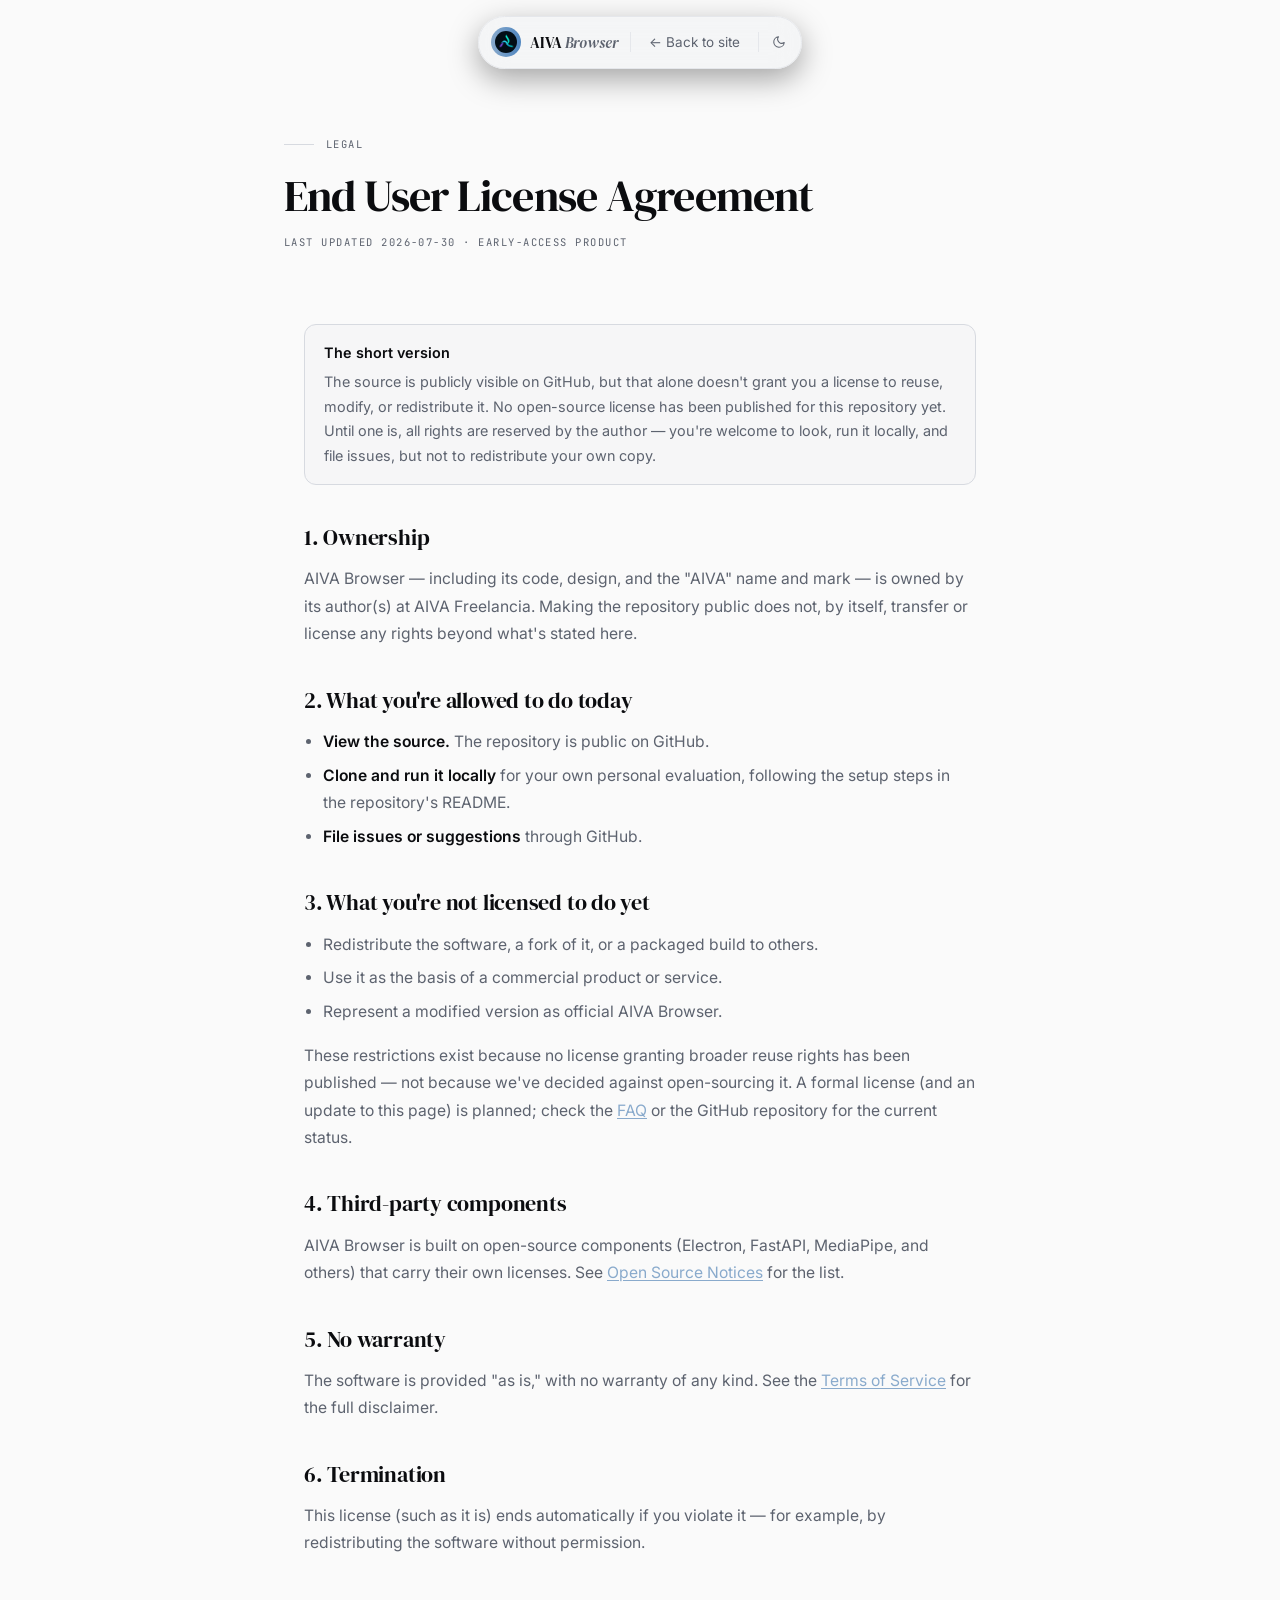
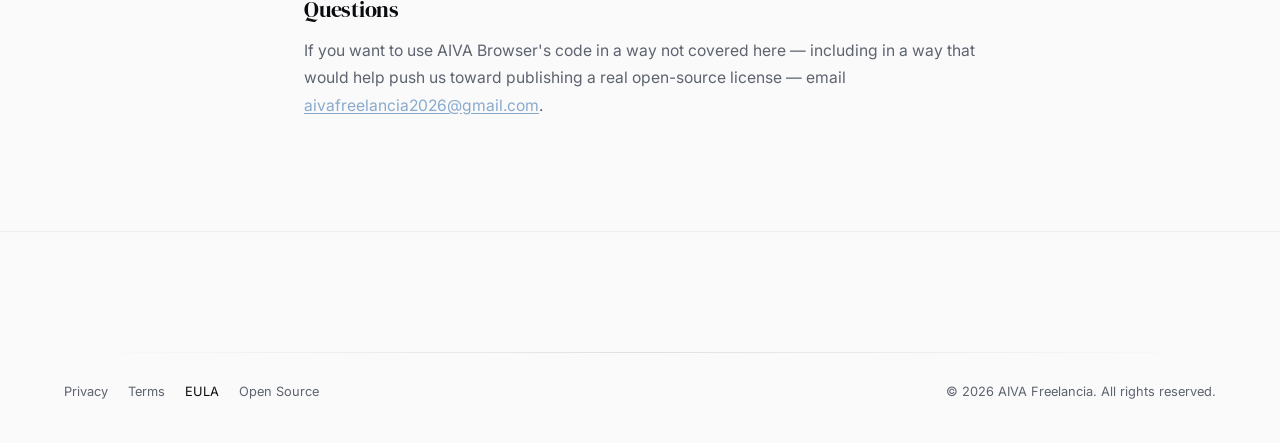
==== eula.html @ d5292ae7 "Make the landing page truthful and functional Rewrites every product claim to a verified three-tier " ====
<!DOCTYPE html>
<html lang="en" data-theme="dark">
<head>
<meta charset="UTF-8" />
<meta name="viewport" content="width=device-width, initial-scale=1.0" />
<title>EULA — AIVA Browser</title>
<meta name="description" content="End-user license terms for AIVA Browser, including the current status of the source code's license." />
<link rel="canonical" href="https://REPLACE_WITH_PRODUCTION_DOMAIN/eula.html" />
<link rel="icon" href="assets/favicon-64.png" />
<meta name="theme-color" content="#0a0a0a" media="(prefers-color-scheme: dark)" />
<meta name="theme-color" content="#fafafa" media="(prefers-color-scheme: light)" />
<meta name="theme-color" content="#0a0a0a" id="themeColorMeta" />
<script>
  (function () {
    var saved = localStorage.getItem('aiva-theme');
    var theme = saved || (window.matchMedia && window.matchMedia('(prefers-color-scheme: light)').matches ? 'light' : 'dark');
    document.documentElement.setAttribute('data-theme', theme);
  })();
</script>
<link rel="preconnect" href="https://fonts.googleapis.com">
<link rel="preconnect" href="https://fonts.gstatic.com" crossorigin>
<link rel="preload" as="style" href="https://fonts.googleapis.com/css2?family=DM+Serif+Display:ital@0;1&family=Inter:wght@300;400;500;600;700;800&family=JetBrains+Mono:wght@300;400;500;600&display=swap" />
<link href="https://fonts.googleapis.com/css2?family=DM+Serif+Display:ital@0;1&family=Inter:wght@300;400;500;600;700;800&family=JetBrains+Mono:wght@300;400;500;600&display=swap" rel="stylesheet" media="print" onload="this.media='all'" />
<noscript><link href="https://fonts.googleapis.com/css2?family=DM+Serif+Display:ital@0;1&family=Inter:wght@300;400;500;600;700;800&family=JetBrains+Mono:wght@300;400;500;600&display=swap" rel="stylesheet" /></noscript>
<link rel="stylesheet" href="styles.css" />
</head>
<body>

<a href="#main" class="skip-link">Skip to content</a>

<header class="site-header">
  <nav class="nav-pill" aria-label="Primary">
    <a href="index.html" class="nav-brand" aria-label="AIVA Browser home">
      <span class="brand-mark"><img src="assets/aiva-logo-small.png" alt="" width="20" height="20" loading="lazy" /></span>
      <span class="brand-name">AIVA <em>Browser</em></span>
    </a>
    <span class="nav-sep" aria-hidden="true"></span>
    <a href="index.html" class="back-link">← Back to site</a>
    <span class="nav-sep" aria-hidden="true"></span>
    <button id="themeToggle" class="theme-toggle" aria-label="Switch to light theme">
      <svg class="icon-sun" width="15" height="15" viewBox="0 0 24 24" fill="none" stroke="currentColor" stroke-width="1.8" stroke-linecap="round" stroke-linejoin="round" aria-hidden="true"><circle cx="12" cy="12" r="4" /><line x1="12" y1="2" x2="12" y2="4" /><line x1="12" y1="20" x2="12" y2="22" /><line x1="4.22" y1="4.22" x2="5.64" y2="5.64" /><line x1="18.36" y1="18.36" x2="19.78" y2="19.78" /><line x1="2" y1="12" x2="4" y2="12" /><line x1="20" y1="12" x2="22" y2="12" /><line x1="4.22" y1="19.78" x2="5.64" y2="18.36" /><line x1="18.36" y1="5.64" x2="19.78" y2="4.22" /></svg>
      <svg class="icon-moon" width="14" height="14" viewBox="0 0 24 24" fill="none" stroke="currentColor" stroke-width="1.8" stroke-linecap="round" stroke-linejoin="round" aria-hidden="true"><path d="M21 12.79A9 9 0 1 1 11.21 3 7 7 0 0 0 21 12.79z" /></svg>
    </button>
  </nav>
</header>

<main id="main">
  <section class="policy-hero">
    <div class="section-inner section-inner-narrow">
      <div class="eyebrow"><span class="eyebrow-line"></span><span class="tag">Legal</span></div>
      <h1 class="section-title" style="font-size:clamp(2rem,4vw,2.75rem);">End User License Agreement</h1>
      <p class="tag policy-updated">Last updated 2026-07-30 · Early-access product</p>
    </div>
  </section>

  <article class="prose">
    <div class="callout">
      <strong>The short version</strong>
      The source is publicly visible on GitHub, but that alone doesn't grant you a license to reuse, modify, or redistribute it. No open-source license has been published for this repository yet. Until one is, all rights are reserved by the author — you're welcome to look, run it locally, and file issues, but not to redistribute your own copy.
    </div>

    <h2>1. Ownership</h2>
    <p>AIVA Browser — including its code, design, and the "AIVA" name and mark — is owned by its author(s) at AIVA Freelancia. Making the repository public does not, by itself, transfer or license any rights beyond what's stated here.</p>

    <h2>2. What you're allowed to do today</h2>
    <ul>
      <li><strong>View the source.</strong> The repository is public on GitHub.</li>
      <li><strong>Clone and run it locally</strong> for your own personal evaluation, following the setup steps in the repository's README.</li>
      <li><strong>File issues or suggestions</strong> through GitHub.</li>
    </ul>

    <h2>3. What you're not licensed to do yet</h2>
    <ul>
      <li>Redistribute the software, a fork of it, or a packaged build to others.</li>
      <li>Use it as the basis of a commercial product or service.</li>
      <li>Represent a modified version as official AIVA Browser.</li>
    </ul>
    <p>These restrictions exist because no license granting broader reuse rights has been published — not because we've decided against open-sourcing it. A formal license (and an update to this page) is planned; check the <a href="index.html#faq">FAQ</a> or the GitHub repository for the current status.</p>

    <h2>4. Third-party components</h2>
    <p>AIVA Browser is built on open-source components (Electron, FastAPI, MediaPipe, and others) that carry their own licenses. See <a href="open-source.html">Open Source Notices</a> for the list.</p>

    <h2>5. No warranty</h2>
    <p>The software is provided "as is," with no warranty of any kind. See the <a href="terms.html">Terms of Service</a> for the full disclaimer.</p>

    <h2>6. Termination</h2>
    <p>This license (such as it is) ends automatically if you violate it — for example, by redistributing the software without permission.</p>

    <h2>Questions</h2>
    <p>If you want to use AIVA Browser's code in a way not covered here — including in a way that would help push us toward publishing a real open-source license — email <a href="mailto:aivafreelancia2026@gmail.com">aivafreelancia2026@gmail.com</a>.</p>
  </article>
</main>

<footer class="site-footer">
  <div class="section-inner">
    <div class="divider-row"></div>
    <div class="footer-bottom">
      <div style="display:flex; gap:1.25rem; flex-wrap:wrap;">
        <a href="privacy.html">Privacy</a>
        <a href="terms.html">Terms</a>
        <a href="eula.html" style="color:hsl(var(--text));">EULA</a>
        <a href="open-source.html">Open Source</a>
      </div>
      <div>&copy; <span id="year"></span> AIVA Freelancia. All rights reserved.</div>
    </div>
  </div>
</footer>

<script src="script.js"></script>
</body>
</html>
---- styles.css ----
/*
 * AIVA Browser — landing page styles
 * Vanilla CSS, hand-written to match the AIVA Freelancia brand's design tokens
 * (DM Serif Display / Inter / JetBrains Mono, dusty-blue accent duo, glass +
 * grid-line + noise texture language). No framework, no build step.
 */

:root {
  --bg: 0 0% 4%;
  --surface: 0 0% 8%;
  --surface-2: 0 0% 11%;
  --text: 0 0% 96%;
  --muted: 0 0% 60%;
  --muted-2: 0 0% 42%;
  --stroke: 0 0% 14%;
  --stroke-2: 0 0% 22%;

  --accent-1: #89aacc;
  --accent-2: #4e85bf;
  --logo-teal: #35e6c8;
  --logo-purple: #7c5cff;

  --color-success: #10b981;
  --color-warning: #f59e0b;
  --color-error: #ef4444;

  --font-display: 'DM Serif Display', Georgia, serif;
  --font-sans: 'Inter', -apple-system, BlinkMacSystemFont, 'Segoe UI', Roboto, sans-serif;
  --font-mono: 'JetBrains Mono', 'Courier New', monospace;

  --cta-radius: 9999px;
  --space-section: clamp(4.5rem, 9vw, 8rem);
}

/* ── Light theme — same token set as the AIVA Freelancia site ────── */
html[data-theme="light"] {
  --bg: 0 0% 98%;
  --surface: 220 14% 96%;
  --surface-2: 220 14% 93%;
  --text: 220 14% 5%;
  /* Darkened a notch from the reference's 46%/62% (≈4.6:1) for a safer AA margin. */
  --muted: 220 9% 40%;
  --muted-2: 220 9% 55%;
  --stroke: 220 13% 91%;
  --stroke-2: 220 13% 86%;
}

html { transition: background-color 0.25s ease; }
body { transition: background-color 0.25s ease, color 0.25s ease; }

* { box-sizing: border-box; margin: 0; padding: 0; }

html {
  scroll-behavior: smooth;
  font-size: 16px;
  background: hsl(var(--bg));
}

body {
  min-height: 100vh;
  overflow-x: hidden;
  background: hsl(var(--bg));
  color: hsl(var(--text));
  font-family: var(--font-sans);
  font-size: 1.0625rem;
  line-height: 1.7;
  -webkit-font-smoothing: antialiased;
  -moz-osx-font-smoothing: grayscale;
}

h1, h2, h3, h4 {
  font-family: var(--font-display);
  font-weight: 400;
  line-height: 1.15;
  letter-spacing: -0.01em;
  color: hsl(var(--text));
}

p { color: hsl(var(--muted)); }

a { color: inherit; text-decoration: none; }

img { max-width: 100%; display: block; }

::selection { background: rgba(137, 170, 204, 0.28); color: #fff; }

::-webkit-scrollbar { width: 8px; height: 8px; }
::-webkit-scrollbar-track { background: hsl(var(--bg)); }
::-webkit-scrollbar-thumb { background: rgba(255,255,255,0.1); border-radius: 99px; }
::-webkit-scrollbar-thumb:hover { background: rgba(137, 170, 204, 0.5); }

.skip-link {
  position: absolute;
  top: -100px;
  left: 12px;
  z-index: 1000;
  background: var(--accent-1);
  color: #08121c;
  padding: 10px 16px;
  border-radius: 8px;
  font-weight: 600;
  transition: top 0.2s ease;
}
.skip-link:focus { top: 12px; }

a:focus-visible, button:focus-visible, [tabindex]:focus-visible {
  outline: 2px solid var(--accent-1);
  outline-offset: 3px;
  border-radius: 4px;
}

@media (prefers-reduced-motion: reduce) {
  *, *::before, *::after { animation-duration: 0.001ms !important; animation-iteration-count: 1 !important; transition-duration: 0.001ms !important; scroll-behavior: auto !important; }
}

/* ── Shared type / label utilities ─────────────────────────────── */

.tag {
  font-family: var(--font-mono);
  font-size: 10.5px;
  letter-spacing: 0.14em;
  text-transform: uppercase;
  color: hsl(var(--muted));
}

.accent-text {
  background: linear-gradient(90deg, var(--accent-1) 0%, var(--accent-2) 100%);
  -webkit-background-clip: text;
  background-clip: text;
  color: transparent;
  font-style: italic;
}

.eyebrow { display: flex; align-items: center; gap: 12px; margin-bottom: 1.1rem; }
.eyebrow-center { justify-content: center; }
.eyebrow-line { width: 30px; height: 1px; background: hsl(var(--stroke-2)); }

.section-title { font-size: clamp(2.1rem, 4.4vw, 3.4rem); letter-spacing: -0.02em; }
.section-title em { font-style: italic; }

.section-lede { color: hsl(var(--muted)); max-width: 30rem; font-size: 1.0625rem; }

.divider-row {
  height: 1px;
  background-image: linear-gradient(90deg, transparent, rgba(255,255,255,0.1), transparent);
}

/* ── Glass surfaces ─────────────────────────────────────────────── */

.glass-card {
  background: linear-gradient(180deg, rgba(255,255,255,0.035), rgba(255,255,255,0.012));
  border: 1px solid hsl(var(--stroke));
  border-radius: 20px;
  padding: 1.9rem;
  backdrop-filter: blur(8px);
  -webkit-backdrop-filter: blur(8px);
  transition: border-color 0.35s cubic-bezier(.16,1,.3,1), transform 0.35s cubic-bezier(.16,1,.3,1);
}
.glass-card:hover { border-color: hsl(var(--stroke-2)); transform: translateY(-3px); }
.glass-card h3 { font-size: 1.2rem; margin-bottom: 0.6rem; }
.glass-card p { font-size: 0.9375rem; line-height: 1.65; }

/* ── Buttons ────────────────────────────────────────────────────── */

.cta-primary, .cta-secondary {
  display: inline-flex;
  align-items: center;
  justify-content: center;
  gap: 0.5rem;
  min-height: 52px;
  padding: 0 1.75rem;
  border-radius: var(--cta-radius);
  font-family: var(--font-sans);
  font-size: 0.9375rem;
  letter-spacing: 0.01em;
  line-height: 1;
  white-space: nowrap;
  cursor: pointer;
  position: relative;
  user-select: none;
  transition: background 0.18s ease, color 0.18s ease, box-shadow 0.18s ease, transform 0.14s ease, border-color 0.18s ease;
}

.cta-primary {
  background: hsl(var(--text));
  color: hsl(var(--bg));
  font-weight: 600;
  border: 2px solid transparent;
  box-shadow: 0 2px 16px rgba(255,255,255,0.10), 0 1px 3px rgba(0,0,0,0.35);
}
.cta-primary:hover { background: hsl(var(--text) / 0.88); box-shadow: 0 6px 28px rgba(255,255,255,0.16), 0 2px 6px rgba(0,0,0,0.4); transform: translateY(-1px); }
.cta-primary:active { transform: scale(0.97) translateY(0); }

.cta-secondary {
  background: rgba(255,255,255,0.06);
  color: hsl(0 0% 92%);
  font-weight: 500;
  border: 1.5px solid rgba(255,255,255,0.22);
}
.cta-secondary:hover { background: rgba(255,255,255,0.1); border-color: rgba(255,255,255,0.38); transform: translateY(-1px); }
.cta-secondary:active { transform: scale(0.97) translateY(0); }
.cta-secondary[aria-disabled="true"] { opacity: 0.55; cursor: not-allowed; }

html[data-theme="light"] .cta-primary { box-shadow: 0 2px 14px rgba(0,0,0,0.10), 0 1px 3px rgba(0,0,0,0.06); }
html[data-theme="light"] .cta-primary:hover { box-shadow: 0 6px 24px rgba(0,0,0,0.14); }
html[data-theme="light"] .cta-secondary {
  background: rgba(0,0,0,0.03);
  color: hsl(220 14% 5%);
  border-color: rgba(0,0,0,0.14);
}
html[data-theme="light"] .cta-secondary:hover { background: rgba(0,0,0,0.055); border-color: rgba(0,0,0,0.24); }

.pulse-dot {
  width: 7px; height: 7px; border-radius: 50%;
  background: linear-gradient(90deg, var(--accent-1), var(--accent-2));
  animation: pulseDot 1.8s ease-in-out infinite;
}
@keyframes pulseDot { 0%, 100% { opacity: 1; transform: scale(1); } 50% { opacity: .4; transform: scale(.85); } }

.ring-grad { position: relative; }
.ring-grad::before {
  content: "";
  position: absolute;
  inset: -1.5px;
  border-radius: inherit;
  background: conic-gradient(from 0deg, var(--accent-1), var(--accent-2), var(--accent-1));
  z-index: -1;
  opacity: 0;
  transition: opacity 0.35s ease;
  will-change: transform, opacity;
}
.ring-grad:hover::before, .ring-grad:focus-visible::before { opacity: 1; animation: ringSpin 6s linear infinite; }
@keyframes ringSpin { to { transform: rotate(1turn); } }

/* ── Header / nav ──────────────────────────────────────────────── */

.site-header {
  position: fixed;
  top: 0; left: 0; right: 0;
  z-index: 100;
  display: flex;
  justify-content: center;
  padding: 16px 20px 0;
}

.nav-pill {
  display: inline-flex;
  align-items: center;
  gap: 2px;
  border-radius: 9999px;
  border: 1px solid hsl(var(--stroke));
  background: hsl(var(--surface) / 0.82);
  backdrop-filter: blur(14px);
  -webkit-backdrop-filter: blur(14px);
  padding: 6px 6px 6px 12px;
  box-shadow: 0 10px 30px rgba(0,0,0,0.35);
  max-width: calc(100vw - 24px);
}

.nav-brand { display: inline-flex; align-items: center; gap: 9px; padding-right: 8px; }
.brand-mark {
  display: grid; place-items: center;
  width: 30px; height: 30px;
  border-radius: 50%;
  background: linear-gradient(90deg, var(--accent-1), var(--accent-2));
  padding: 4px;
}
.brand-mark img { width: 100%; height: 100%; object-fit: contain; border-radius: 50%; }
.brand-name { font-family: var(--font-display); font-size: 15px; letter-spacing: -0.01em; white-space: nowrap; }
.brand-name em { font-style: italic; color: hsl(var(--muted)); }

.nav-sep { width: 1px; height: 20px; background: hsl(var(--stroke)); margin: 0 2px; }

.nav-links { display: flex; align-items: center; font-size: 13.5px; }
.nav-links a {
  color: hsl(var(--muted));
  padding: 8px 14px;
  border-radius: 9999px;
  white-space: nowrap;
  transition: background 0.15s, color 0.15s;
}
.nav-links a:hover { color: hsl(var(--text)); background: hsl(var(--stroke) / 0.6); }

.nav-cta {
  display: inline-flex; align-items: center; gap: 6px;
  border-radius: 9999px;
  padding: 9px 16px;
  font-size: 13.5px; font-weight: 600;
  background: hsl(var(--text));
  color: hsl(var(--bg));
  transition: background 0.18s, color 0.18s;
}
.nav-cta:hover { background: hsl(var(--bg)); color: hsl(var(--text)); box-shadow: inset 0 0 0 1px hsl(var(--stroke-2)); }

.nav-hamburger {
  display: none;
  width: 34px; height: 34px;
  align-items: center; justify-content: center;
  border-radius: 50%;
  background: transparent;
  border: none;
  color: hsl(var(--text));
  cursor: pointer;
}

/* ── Theme toggle ───────────────────────────────────────────────── */

.theme-toggle {
  display: inline-flex;
  align-items: center; justify-content: center;
  width: 32px; height: 32px;
  border-radius: 50%;
  background: transparent;
  border: none;
  color: hsl(var(--muted));
  cursor: pointer;
  transition: color 0.15s, background 0.15s;
}
.theme-toggle:hover { color: hsl(var(--text)); background: hsl(var(--stroke) / 0.6); }

.theme-toggle-mobile {
  margin-top: 4px;
  display: flex; align-items: center; gap: 0.6rem;
  padding: 0.75rem 0.9rem;
  border-radius: 12px;
  font-size: 0.9375rem;
  color: hsl(var(--muted));
  background: none;
  border: none;
  width: 100%;
  text-align: left;
  cursor: pointer;
}
.theme-toggle-mobile:hover { background: hsl(var(--stroke) / 0.6); color: hsl(var(--text)); }

/* icon-sun shows in dark mode (click to switch to light); icon-moon shows in light mode */
[data-theme="dark"] .icon-sun { display: inline-flex; }
[data-theme="dark"] .icon-moon { display: none; }
[data-theme="light"] .icon-sun { display: none; }
[data-theme="light"] .icon-moon { display: inline-flex; }

.theme-toggle-mobile .toggle-label { display: none; }
[data-theme="dark"] .theme-toggle-mobile .sun-label { display: inline; }
[data-theme="light"] .theme-toggle-mobile .moon-label { display: inline; }

.mobile-drawer {
  display: none;
  position: fixed;
  top: 74px; right: 16px; left: 16px;
  z-index: 99;
  flex-direction: column;
  gap: 2px;
  background: hsl(var(--surface) / 0.97);
  border: 1px solid hsl(var(--stroke));
  border-radius: 20px;
  padding: 10px;
  backdrop-filter: blur(16px);
  box-shadow: 0 20px 50px rgba(0,0,0,0.5);
}
.mobile-drawer.open { display: flex; }
.mobile-drawer a { padding: 12px 14px; border-radius: 12px; color: hsl(var(--muted)); font-size: 0.95rem; }
.mobile-drawer a:hover { background: hsl(var(--stroke) / 0.6); color: hsl(var(--text)); }
.mobile-cta {
  margin-top: 6px;
  display: flex; align-items: center; justify-content: center; gap: 8px;
  background: hsl(var(--text)) !important; color: hsl(var(--bg)) !important;
  font-weight: 600; border-radius: 9999px !important;
}

@media (max-width: 860px) {
  .nav-links { display: none; }
  .nav-hamburger { display: flex; }
}
@media (max-width: 480px) {
  .nav-cta span { display: none; }
}

/* ── Background texture helpers ────────────────────────────────── */

.noise { position: relative; }
.noise::after {
  content: "";
  position: absolute;
  inset: 0;
  pointer-events: none;
  opacity: 0.035;
  mix-blend-mode: overlay;
  background-image: url("data:image/svg+xml;utf8,<svg xmlns='http://www.w3.org/2000/svg' width='160' height='160'><filter id='n'><feTurbulence type='fractalNoise' baseFrequency='0.9' numOctaves='2' stitchTiles='stitch'/></filter><rect width='100%25' height='100%25' filter='url(%23n)'/></svg>");
}

.hero-grid-lines {
  position: absolute;
  inset: 0;
  background-image:
    linear-gradient(rgba(255,255,255,0.035) 1px, transparent 1px),
    linear-gradient(90deg, rgba(255,255,255,0.035) 1px, transparent 1px);
  background-size: 72px 72px;
  mask-image: radial-gradient(ellipse 75% 60% at 50% 20%, black 40%, transparent 85%);
  -webkit-mask-image: radial-gradient(ellipse 75% 60% at 50% 20%, black 40%, transparent 85%);
}
.hero-grid-lines.faint { opacity: 0.5; }

.hero-glow {
  position: absolute;
  inset: 0;
  background: radial-gradient(60% 50% at 50% 40%, rgba(78,133,191,0.22), transparent 60%);
  filter: blur(20px);
  pointer-events: none;
}

/* ── Hero ───────────────────────────────────────────────────────── */

.hero {
  position: relative;
  min-height: 100vh;
  display: flex;
  flex-direction: column;
  align-items: center;
  justify-content: center;
  overflow: hidden;
  padding: 7rem 1.5rem 4rem;
  text-align: center;
}

.hero-rings {
  position: absolute;
  top: 50%; left: 50%;
  transform: translate(-50%, -50%);
  width: min(1100px, 140vw);
  height: min(1100px, 140vw);
  pointer-events: none;
}
.hero-rings .ring { position: absolute; inset: 0; border-radius: 50%; border: 1px solid rgba(255,255,255,0.05); }
.hero-rings .ring-2 { inset: 12%; border-color: rgba(255,255,255,0.06); }
.hero-rings .ring-3 { inset: 24%; border-color: rgba(255,255,255,0.045); }
.ring-dot {
  position: absolute; top: 50%; left: 50%;
  width: 6px; height: 6px;
  transform: translate(-50%, -50%);
  border-radius: 50%;
  background: linear-gradient(90deg, var(--accent-1), var(--accent-2));
  box-shadow: 0 0 30px 6px rgba(137,170,204,0.5);
}

.floating-pill {
  position: absolute;
  display: inline-flex;
  align-items: center;
  gap: 8px;
  padding: 0.65rem 1.1rem;
  border-radius: 9999px;
  background: rgba(255,255,255,0.03);
  border: 1px solid rgba(255,255,255,0.08);
  backdrop-filter: blur(12px);
  -webkit-backdrop-filter: blur(12px);
  box-shadow: 0 10px 30px rgba(0,0,0,0.4), inset 0 1px 0 rgba(255,255,255,0.1);
  font-size: 0.8rem;
  color: hsl(var(--muted));
  animation: pillFloat 7s ease-in-out infinite;
}
.floating-pill svg { color: var(--accent-1); flex-shrink: 0; }
.floating-pill:nth-of-type(2) { animation-delay: 1.2s; animation-duration: 8s; }
.floating-pill:nth-of-type(3) { animation-delay: 2.1s; animation-duration: 6.5s; }
.floating-pill:nth-of-type(4) { animation-delay: 0.6s; animation-duration: 7.5s; }
@keyframes pillFloat { 0%, 100% { transform: translateY(0); } 50% { transform: translateY(-10px); } }

@media (max-width: 900px) { .floating-pill { display: none; } }

.hero-content { position: relative; z-index: 2; max-width: 900px; }

.hero-title {
  font-size: clamp(2.6rem, 7.2vw, 5.2rem);
  line-height: 0.98;
  letter-spacing: -0.02em;
  margin-bottom: 1.5rem;
}

.hero-sub {
  color: hsl(var(--muted));
  max-width: 34rem;
  margin: 0 auto 2.25rem;
  font-size: clamp(1rem, 2vw, 1.125rem);
  line-height: 1.65;
}

.hero-ctas { display: flex; flex-wrap: wrap; align-items: center; justify-content: center; gap: 0.85rem; margin-bottom: 2.25rem; }

.trust-row { display: flex; flex-wrap: wrap; align-items: center; justify-content: center; gap: 0.6rem 1.25rem; }
.trust-item { display: inline-flex; align-items: center; gap: 7px; font-size: 0.8rem; color: hsl(var(--muted)); }
.trust-sep { width: 3px; height: 3px; border-radius: 50%; background: hsl(var(--stroke-2)); }

.scroll-indicator {
  position: absolute;
  bottom: 2rem; left: 50%;
  transform: translateX(-50%);
  display: flex; flex-direction: column; align-items: center; gap: 10px;
  z-index: 2;
}
.scroll-track { width: 1px; height: 40px; background: hsl(var(--stroke-2)); position: relative; overflow: hidden; }
.scroll-fill {
  position: absolute; inset-inline: 0; height: 24px;
  background: linear-gradient(180deg, var(--accent-1), var(--accent-2));
  animation: scrollDown 1.6s ease-in-out infinite;
}
@keyframes scrollDown { 0% { transform: translateY(-100%); } 100% { transform: translateY(200%); } }

@media (max-width: 600px) {
  .hero { padding-top: 6.5rem; }
}

/* ── Hero status chip ───────────────────────────────────────────── */

.status-chip {
  display: inline-flex;
  align-items: center;
  gap: 8px;
  font-family: var(--font-mono);
  font-size: 11px;
  letter-spacing: 0.08em;
  text-transform: uppercase;
  color: hsl(var(--muted));
  border: 1px solid hsl(var(--stroke-2));
  background: hsl(var(--surface) / 0.6);
  border-radius: 9999px;
  padding: 6px 14px;
  margin-bottom: 1.5rem;
}
.status-chip-dot {
  width: 6px; height: 6px; border-radius: 50%;
  background: var(--accent-1);
  animation: pulseDot 1.8s ease-in-out infinite;
}

/* ── Signature product visual: browser + agent sidebar mockup ─────
   Everything shown as "live" here is genuinely shipped (read/navigate,
   the Stop control). The upcoming click/fill step and the approval
   step are visually distinct (dashed, muted) and carry explicit
   "In development" / "Planned" badges — never presented as working. */

.browser-mock {
  position: relative;
  z-index: 2;
  margin-top: 3rem;
  max-width: 780px;
  margin-inline: auto;
  border-radius: 18px;
  border: 1px solid hsl(var(--stroke));
  background: hsl(var(--surface) / 0.85);
  backdrop-filter: blur(10px);
  box-shadow: 0 30px 80px -20px rgba(0,0,0,0.55);
  overflow: hidden;
  text-align: left;
}

.bm-chrome {
  display: flex;
  align-items: center;
  gap: 0.9rem;
  padding: 0.65rem 0.9rem;
  border-bottom: 1px solid hsl(var(--stroke));
  background: hsl(var(--surface-2) / 0.6);
  flex-wrap: wrap;
}
.bm-dots { display: flex; gap: 6px; flex-shrink: 0; }
.bm-dots span { width: 9px; height: 9px; border-radius: 50%; background: hsl(var(--stroke-2)); }
.bm-tabs { display: flex; gap: 6px; flex-shrink: 0; }
.bm-tab {
  font-size: 0.72rem;
  color: hsl(var(--muted));
  background: hsl(var(--surface) / 0.6);
  border: 1px solid hsl(var(--stroke));
  border-radius: 8px;
  padding: 4px 10px;
  white-space: nowrap;
}
.bm-tab-active { color: hsl(var(--text)); border-color: hsl(var(--stroke-2)); }
.bm-address-bar {
  flex: 1;
  min-width: 160px;
  display: flex;
  align-items: center;
  gap: 6px;
  font-family: var(--font-mono);
  font-size: 0.72rem;
  color: hsl(var(--muted));
  background: hsl(var(--bg) / 0.5);
  border: 1px solid hsl(var(--stroke));
  border-radius: 8px;
  padding: 5px 10px;
}
.bm-address-bar svg { color: var(--color-success); flex-shrink: 0; }

.bm-body { display: grid; grid-template-columns: 1.5fr 1fr; }
@media (max-width: 640px) { .bm-body { grid-template-columns: 1fr; } }

.bm-page { padding: 1.5rem; border-right: 1px solid hsl(var(--stroke)); }
@media (max-width: 640px) { .bm-page { border-right: none; border-bottom: 1px solid hsl(var(--stroke)); } }
.bm-page-kicker { font-family: var(--font-mono); font-size: 9.5px; letter-spacing: 0.12em; color: var(--accent-1); margin-bottom: 0.5rem; }
.bm-page-title { font-family: var(--font-display); font-size: 1.4rem; color: hsl(var(--text)); margin-bottom: 0.9rem; }
.bm-page-line { height: 8px; border-radius: 4px; background: hsl(var(--stroke)); margin-bottom: 8px; width: 100%; }
.bm-page-line.short { width: 65%; }
.bm-page-image { height: 60px; border-radius: 8px; background: hsl(var(--stroke) / 0.7); margin: 10px 0 14px; }

.bm-sidebar { padding: 1.25rem; background: hsl(var(--surface) / 0.5); display: flex; flex-direction: column; gap: 1rem; }
.bm-sidebar-header { display: flex; align-items: center; justify-content: space-between; gap: 0.5rem; }
.bm-sidebar-brand { display: inline-flex; align-items: center; gap: 6px; font-size: 0.78rem; font-weight: 600; color: hsl(var(--text)); }
.bm-sidebar-brand img { border-radius: 50%; }
.bm-stop-btn {
  display: inline-flex; align-items: center; gap: 4px;
  font-family: var(--font-mono);
  font-size: 0.66rem;
  color: #fca5a5;
  border: 1px solid rgba(239,68,68,0.35);
  background: rgba(239,68,68,0.08);
  border-radius: 9999px;
  padding: 3px 9px;
}
.bm-status { display: flex; align-items: center; gap: 7px; font-size: 0.75rem; color: hsl(var(--muted)); }
.bm-status-dot { width: 6px; height: 6px; border-radius: 50%; background: var(--accent-1); animation: pulseDot 1.4s ease-in-out infinite; flex-shrink: 0; }

.bm-plan-label { font-family: var(--font-mono); font-size: 9.5px; letter-spacing: 0.12em; text-transform: uppercase; color: hsl(var(--muted-2)); margin-bottom: 0.5rem; }
.bm-plan-step {
  display: flex; align-items: center; flex-wrap: wrap; gap: 6px;
  font-size: 0.78rem;
  padding: 7px 9px;
  border-radius: 9px;
  margin-bottom: 6px;
}
.bm-plan-done { color: hsl(var(--text)); background: rgba(16,185,129,0.08); border: 1px solid rgba(16,185,129,0.2); }
.bm-plan-done .bm-plan-icon { color: var(--color-success); }
.bm-plan-upcoming { color: hsl(var(--muted)); border: 1px dashed hsl(var(--stroke-2)); }
.bm-plan-icon { font-size: 0.85rem; flex-shrink: 0; }

.bm-badge {
  font-family: var(--font-mono);
  font-size: 9px;
  letter-spacing: 0.06em;
  text-transform: uppercase;
  padding: 2px 7px;
  border-radius: 9999px;
  white-space: nowrap;
}
.bm-badge-dev { color: var(--accent-1); background: rgba(137,170,204,0.15); }
.bm-badge-planned { color: hsl(var(--muted)); background: hsl(var(--stroke) / 0.8); }

.bm-approval {
  border: 1px dashed hsl(var(--stroke-2));
  border-radius: 12px;
  padding: 0.85rem 0.9rem;
  opacity: 0.75;
}
.bm-approval p { font-size: 0.74rem; margin: 0.4rem 0 0.7rem; line-height: 1.5; }
.bm-approval-btns { display: flex; gap: 8px; }
.bm-approval-btns span {
  flex: 1;
  text-align: center;
  font-size: 0.7rem;
  padding: 5px 0;
  border-radius: 7px;
  border: 1px solid hsl(var(--stroke-2));
  color: hsl(var(--muted-2));
}

/* ── Section shells ─────────────────────────────────────────────── */

.section { position: relative; padding: var(--space-section) 0; }
.section-alt { background: hsl(var(--surface) / 0.35); border-top: 1px solid hsl(var(--stroke) / 0.6); border-bottom: 1px solid hsl(var(--stroke) / 0.6); overflow: hidden; }

.section-inner { max-width: 1200px; margin: 0 auto; padding: 0 1.5rem; position: relative; z-index: 1; }
.section-inner-narrow { max-width: 760px; }

.section-head {
  display: flex;
  justify-content: space-between;
  align-items: flex-end;
  gap: 2.5rem;
  flex-wrap: wrap;
  margin-bottom: 3.5rem;
}
.section-head-center { text-align: center; max-width: 640px; margin: 0 auto 3.5rem; }

/* ── Grids / cards ──────────────────────────────────────────────── */

.card-grid { display: grid; gap: 1.5rem; }
.card-grid-3 { grid-template-columns: repeat(3, 1fr); }

.card-icon {
  display: inline-flex; align-items: center; justify-content: center;
  width: 44px; height: 44px;
  border-radius: 12px;
  background: hsl(var(--stroke) / 0.6);
  color: var(--accent-1);
  margin-bottom: 1.1rem;
}

@media (max-width: 900px) { .card-grid-3 { grid-template-columns: 1fr; } }

/* ── How it works ───────────────────────────────────────────────── */

.steps {
  display: grid;
  grid-template-columns: repeat(4, 1fr);
  gap: 2rem;
  position: relative;
}
.steps::before {
  content: "";
  position: absolute;
  top: 22px; left: 12.5%; right: 12.5%;
  height: 1px;
  background: linear-gradient(90deg, var(--accent-1), var(--accent-2), var(--accent-1));
  opacity: 0.35;
}
.step { text-align: center; position: relative; }
.step-num {
  display: inline-flex; align-items: center; justify-content: center;
  width: 44px; height: 44px;
  border-radius: 50%;
  background: hsl(var(--surface));
  border: 1px solid hsl(var(--stroke-2));
  font-family: var(--font-mono);
  font-size: 0.8rem;
  color: var(--accent-1);
  position: relative;
  margin-bottom: 1.1rem;
}
.step h3 { font-size: 1.1rem; margin-bottom: 0.5rem; }
.step p { font-size: 0.9rem; }

@media (max-width: 900px) {
  .steps { grid-template-columns: 1fr; gap: 2.5rem; }
  .steps::before { display: none; }
}

/* ── Features bento ─────────────────────────────────────────────── */

.feature-bento {
  display: grid;
  grid-template-columns: repeat(3, 1fr);
  gap: 1.5rem;
}
.feature-wide { grid-column: span 2; }

.feature-badge {
  display: inline-block;
  font-family: var(--font-mono);
  font-size: 10px;
  letter-spacing: 0.08em;
  text-transform: uppercase;
  padding: 4px 10px;
  border-radius: 9999px;
  margin-bottom: 0.9rem;
}
.feature-badge-live { color: var(--color-success); background: rgba(16,185,129,0.1); }
.feature-badge-dev { color: var(--accent-1); background: rgba(137,170,204,0.14); }

.tool-chips { display: flex; flex-wrap: wrap; gap: 0.5rem; margin-top: 1.25rem; }
.tool-chip {
  font-family: var(--font-mono);
  font-size: 0.72rem;
  color: hsl(var(--muted));
  background: hsl(var(--stroke) / 0.7);
  padding: 5px 11px;
  border-radius: 9999px;
}
.tool-chip-live { color: var(--color-success); background: rgba(16,185,129,0.1); }
.tool-chip-dev { color: hsl(var(--muted-2)); background: hsl(var(--stroke) / 0.4); border: 1px dashed hsl(var(--stroke-2)); }

@media (max-width: 900px) {
  .feature-bento { grid-template-columns: 1fr; }
  .feature-wide { grid-column: span 1; }
}

/* ── Security ───────────────────────────────────────────────────── */

.security-grid {
  display: grid;
  grid-template-columns: 1.05fr 0.95fr;
  gap: 3.5rem;
  align-items: center;
}
@media (max-width: 900px) { .security-grid { grid-template-columns: 1fr; } }

.check-list { list-style: none; margin-top: 2rem; display: flex; flex-direction: column; gap: 1.3rem; }
.check-list li { display: flex; gap: 1rem; }
.check-icon {
  flex-shrink: 0;
  width: 30px; height: 30px;
  display: grid; place-items: center;
  border-radius: 50%;
  margin-top: 2px;
}
.check-icon-live { background: rgba(16,185,129,0.1); color: var(--color-success); }
.check-icon-soft { background: rgba(245,158,11,0.1); color: var(--color-warning); }
.check-icon-planned { background: hsl(var(--stroke) / 0.7); color: hsl(var(--muted)); }
.check-list h3 { font-family: var(--font-sans); font-weight: 600; font-size: 0.98rem; color: hsl(var(--text)); margin-bottom: 0.3rem; display: flex; align-items: center; gap: 8px; flex-wrap: wrap; }
.check-list p { font-size: 0.88rem; }

.badge-inline {
  font-family: var(--font-mono);
  font-size: 9px;
  letter-spacing: 0.06em;
  text-transform: uppercase;
  padding: 2px 8px;
  border-radius: 9999px;
  font-weight: 500;
}
.badge-inline-live { color: var(--color-success); background: rgba(16,185,129,0.1); }
.badge-inline-soft { color: var(--color-warning); background: rgba(245,158,11,0.1); }
.badge-inline-planned { color: hsl(var(--muted)); background: hsl(var(--stroke) / 0.8); }

.terminal-card { padding: 0; overflow: hidden; }
.terminal-bar { display: flex; align-items: center; gap: 7px; padding: 0.9rem 1.1rem; border-bottom: 1px solid hsl(var(--stroke)); }
.dot { width: 10px; height: 10px; border-radius: 50%; }
.dot-red { background: #ef4444; opacity: 0.7; }
.dot-yellow { background: #f59e0b; opacity: 0.7; }
.dot-green { background: #10b981; opacity: 0.7; }
.terminal-title { margin-left: 6px; }
.terminal-body { padding: 1.3rem 1.4rem 1.5rem; font-family: var(--font-mono); font-size: 0.82rem; line-height: 1.9; }
.terminal-body p { font-family: inherit; }
.t-muted { color: hsl(var(--muted-2)); }
.t-info { color: var(--accent-1); }
.t-default { color: hsl(var(--muted)); }
.t-warn { color: var(--color-warning); }
.t-accent { color: var(--accent-2); }

/* ── Download ───────────────────────────────────────────────────── */

.download-section { position: relative; overflow: hidden; }
.download-buttons { display: flex; flex-wrap: wrap; justify-content: center; gap: 0.9rem; margin-top: 2.5rem; }
.download-btn { flex-direction: column; align-items: flex-start; gap: 0; text-align: left; min-width: 190px; }
.download-btn span { display: flex; flex-direction: column; }
.download-btn small { font-size: 0.66rem; font-weight: 400; opacity: 0.75; }
.download-btn svg { margin-bottom: 2px; }
.download-btn:disabled {
  opacity: 0.5;
  cursor: not-allowed;
  pointer-events: none;
}

.version-tag { display: block; margin-top: 1.25rem; }

.demo-frame {
  position: relative;
  max-width: 640px;
  margin: 3.5rem auto 0;
  padding: 2rem;
  display: grid;
  place-items: center;
  overflow: hidden;
  background: hsl(var(--surface));
}
.demo-pending {
  display: flex;
  flex-direction: column;
  align-items: center;
  text-align: center;
  gap: 0.9rem;
  max-width: 420px;
  color: hsl(var(--muted));
}
.demo-pending svg { color: var(--accent-1); }
.demo-pending p { font-size: 0.88rem; line-height: 1.6; color: hsl(var(--muted)); }
.demo-pending strong { color: hsl(var(--text)); font-weight: 600; }

/* ── Status board (Available now / In development / Planned) ─────── */

.status-columns {
  display: grid;
  grid-template-columns: repeat(3, 1fr);
  gap: 1.5rem;
}
.status-col {
  border: 1px solid hsl(var(--stroke));
  border-radius: 16px;
  padding: 1.5rem;
  background: hsl(var(--surface) / 0.4);
}
.status-col-head {
  display: flex; align-items: center; gap: 8px;
  font-family: var(--font-mono);
  font-size: 11px;
  letter-spacing: 0.08em;
  text-transform: uppercase;
  margin-bottom: 1.1rem;
  padding-bottom: 1rem;
  border-bottom: 1px solid hsl(var(--stroke));
}
.status-col-dot { width: 8px; height: 8px; border-radius: 50%; flex-shrink: 0; }
.status-col-live { color: var(--color-success); }
.status-col-live .status-col-dot { background: var(--color-success); }
.status-col-dev { color: var(--accent-1); }
.status-col-dev .status-col-dot { background: var(--accent-1); animation: pulseDot 1.8s ease-in-out infinite; }
.status-col-planned { color: hsl(var(--muted)); }
.status-col-planned .status-col-dot { background: hsl(var(--stroke-2)); }
.status-col ul { list-style: none; display: flex; flex-direction: column; gap: 0.85rem; }
.status-col li { font-size: 0.9rem; color: hsl(var(--muted)); padding-left: 1.1rem; position: relative; line-height: 1.5; }
.status-col li::before { content: "—"; position: absolute; left: 0; color: hsl(var(--stroke-2)); }

@media (max-width: 900px) {
  .status-columns { grid-template-columns: 1fr; }
}

/* ── FAQ ────────────────────────────────────────────────────────── */

.faq-list { border-top: 1px solid hsl(var(--stroke)); }
.faq-item { border-bottom: 1px solid hsl(var(--stroke)); }
.faq-question {
  width: 100%;
  display: flex; align-items: center; justify-content: space-between; gap: 1rem;
  padding: 1.35rem 0.25rem;
  background: transparent; border: none;
  color: hsl(var(--text));
  font-family: var(--font-sans);
  font-size: 1rem; font-weight: 500;
  text-align: left;
  cursor: pointer;
}
.faq-question:hover { color: hsl(0 0% 100%); }
.faq-icon {
  flex-shrink: 0; width: 22px; height: 22px;
  display: grid; place-items: center;
  border-radius: 50%;
  border: 1px solid hsl(var(--stroke-2));
  color: hsl(var(--muted));
  transition: transform 0.3s ease, border-color 0.2s, color 0.2s;
}
.faq-item.open .faq-icon { transform: rotate(45deg); border-color: var(--accent-1); color: var(--accent-1); }
.faq-answer { overflow: hidden; max-height: 0; transition: max-height 0.35s cubic-bezier(.16,1,.3,1); }
.faq-item.open .faq-answer { max-height: 300px; }
.faq-answer-inner { padding: 0 0.25rem 1.35rem; font-size: 0.9375rem; line-height: 1.7; color: hsl(var(--muted)); }

/* ── CTA strip ──────────────────────────────────────────────────── */

.cta-strip { position: relative; padding: var(--space-section) 0; text-align: center; overflow: hidden; }

/* ── Footer ─────────────────────────────────────────────────────── */

.site-footer { padding: 4.5rem 0 2.5rem; border-top: 1px solid hsl(var(--stroke) / 0.6); }
.footer-grid { display: grid; grid-template-columns: 1.6fr repeat(4, 1fr); gap: 2.5rem; }
.footer-blurb { font-size: 0.875rem; margin-top: 1.3rem; max-width: 20rem; }
.social-row { display: flex; gap: 0.6rem; margin-top: 1.5rem; }
.social-btn {
  width: 34px; height: 34px;
  display: grid; place-items: center;
  border-radius: 50%;
  border: 1px solid hsl(var(--stroke));
  background: hsl(var(--surface));
  color: hsl(var(--muted));
  transition: color 0.2s, border-color 0.2s;
}
.social-btn:hover { color: hsl(var(--text)); border-color: hsl(var(--stroke-2)); }

.footer-col-title { margin-bottom: 1rem; }
.footer-col ul { list-style: none; display: flex; flex-direction: column; gap: 0.6rem; font-size: 0.9rem; }
.footer-col a { color: hsl(var(--muted)); transition: color 0.2s; }
.footer-col a:hover { color: hsl(var(--text)); }

.divider-row { margin: 3rem 0 1.75rem; }

.footer-bottom {
  display: flex; flex-wrap: wrap; align-items: center; justify-content: space-between;
  gap: 1rem;
  font-size: 0.8rem;
  color: hsl(var(--muted));
}
.status-row { display: flex; align-items: center; gap: 8px; }
.status-dot { width: 7px; height: 7px; border-radius: 50%; background: var(--color-success); box-shadow: 0 0 8px rgba(16,185,129,0.6); animation: pulseDot 2s ease-in-out infinite; }

@media (max-width: 860px) {
  .footer-grid { grid-template-columns: 1fr 1fr; }
  .footer-grid > .footer-brand { grid-column: span 2; }
}
@media (max-width: 520px) {
  .footer-grid { grid-template-columns: 1fr; }
  .footer-grid > .footer-brand { grid-column: span 1; }
}

/* ── Light theme — component adjustments ───────────────────────────
   Everything token-driven (hsl(var(--...))) already adapts on its own;
   these are the handful of spots hand-tuned with literal white-tinted
   rgba() values that need a literal black-tinted counterpart. ────── */

html[data-theme="light"] ::-webkit-scrollbar-thumb { background: rgba(0,0,0,0.14); }
html[data-theme="light"] ::-webkit-scrollbar-thumb:hover { background: rgba(78,133,191,0.4); }

html[data-theme="light"] .divider-row {
  background-image: linear-gradient(90deg, transparent, rgba(0,0,0,0.1), transparent);
}

html[data-theme="light"] .glass-card {
  background: linear-gradient(180deg, rgba(255,255,255,0.75), rgba(255,255,255,0.4));
  border-color: hsl(var(--stroke));
  box-shadow: 0 2px 10px rgba(0,0,0,0.03);
}

html[data-theme="light"] .hero-grid-lines {
  background-image:
    linear-gradient(rgba(0,0,0,0.045) 1px, transparent 1px),
    linear-gradient(90deg, rgba(0,0,0,0.045) 1px, transparent 1px);
}

html[data-theme="light"] .hero-rings .ring { border-color: rgba(0,0,0,0.06); }
html[data-theme="light"] .hero-rings .ring-2 { border-color: rgba(0,0,0,0.07); }
html[data-theme="light"] .hero-rings .ring-3 { border-color: rgba(0,0,0,0.055); }

html[data-theme="light"] .floating-pill {
  background: rgba(255,255,255,0.65);
  border-color: rgba(0,0,0,0.08);
  box-shadow: 0 10px 24px rgba(0,0,0,0.06), inset 0 1px 0 rgba(255,255,255,0.6);
}

html[data-theme="light"] .terminal-card { box-shadow: 0 2px 14px rgba(0,0,0,0.04); }
html[data-theme="light"] .demo-frame { box-shadow: 0 2px 14px rgba(0,0,0,0.04); }

html[data-theme="light"] .hero-glow {
  background: radial-gradient(60% 50% at 50% 40%, rgba(78,133,191,0.12), transparent 60%);
}

/* ── Legal / policy pages ───────────────────────────────────────── */

.back-link { display: inline-flex; align-items: center; gap: 6px; color: hsl(var(--muted)); padding: 8px 14px; border-radius: 9999px; font-size: 13.5px; }
.back-link:hover { color: hsl(var(--text)); background: hsl(var(--stroke) / 0.6); }

.policy-hero { padding: 8.5rem 0 2rem; }
.policy-updated { margin-top: 0.75rem; }

.prose { max-width: 720px; margin: 0 auto; padding: 1rem 1.5rem 6rem; }
.prose h2 { font-size: 1.4rem; margin: 2.5rem 0 0.9rem; }
.prose h2:first-child { margin-top: 0; }
.prose p { margin-bottom: 1rem; font-size: 0.98rem; line-height: 1.75; }
.prose ul, .prose ol { margin: 0 0 1rem 1.2rem; color: hsl(var(--muted)); font-size: 0.98rem; line-height: 1.75; }
.prose li { margin-bottom: 0.4rem; }
.prose strong { color: hsl(var(--text)); font-weight: 600; }
.prose a { color: var(--accent-1); text-decoration: underline; text-underline-offset: 2px; }
.prose table { width: 100%; border-collapse: collapse; margin: 1rem 0 1.5rem; font-size: 0.9rem; }
.prose th, .prose td { text-align: left; padding: 10px 12px; border-bottom: 1px solid hsl(var(--stroke)); color: hsl(var(--muted)); }
.prose th { color: hsl(var(--text)); font-weight: 600; }
.prose .callout {
  border: 1px solid hsl(var(--stroke-2));
  background: hsl(var(--surface) / 0.5);
  border-radius: 12px;
  padding: 1rem 1.2rem;
  margin: 1.5rem 0;
  font-size: 0.9rem;
  color: hsl(var(--muted));
}
.prose .callout strong { display: block; margin-bottom: 0.3rem; color: hsl(var(--text)); }

/* ── Scroll reveal ──────────────────────────────────────────────── */

.reveal {
  opacity: 0;
  transform: translateY(20px);
  transition: opacity 0.6s ease-out, transform 0.6s ease-out;
}
.reveal.visible { opacity: 1; transform: translateY(0); }
.reveal.d1 { transition-delay: 0.05s; }
.reveal.d2 { transition-delay: 0.15s; }
.reveal.d3 { transition-delay: 0.25s; }
.reveal.d4 { transition-delay: 0.35s; }
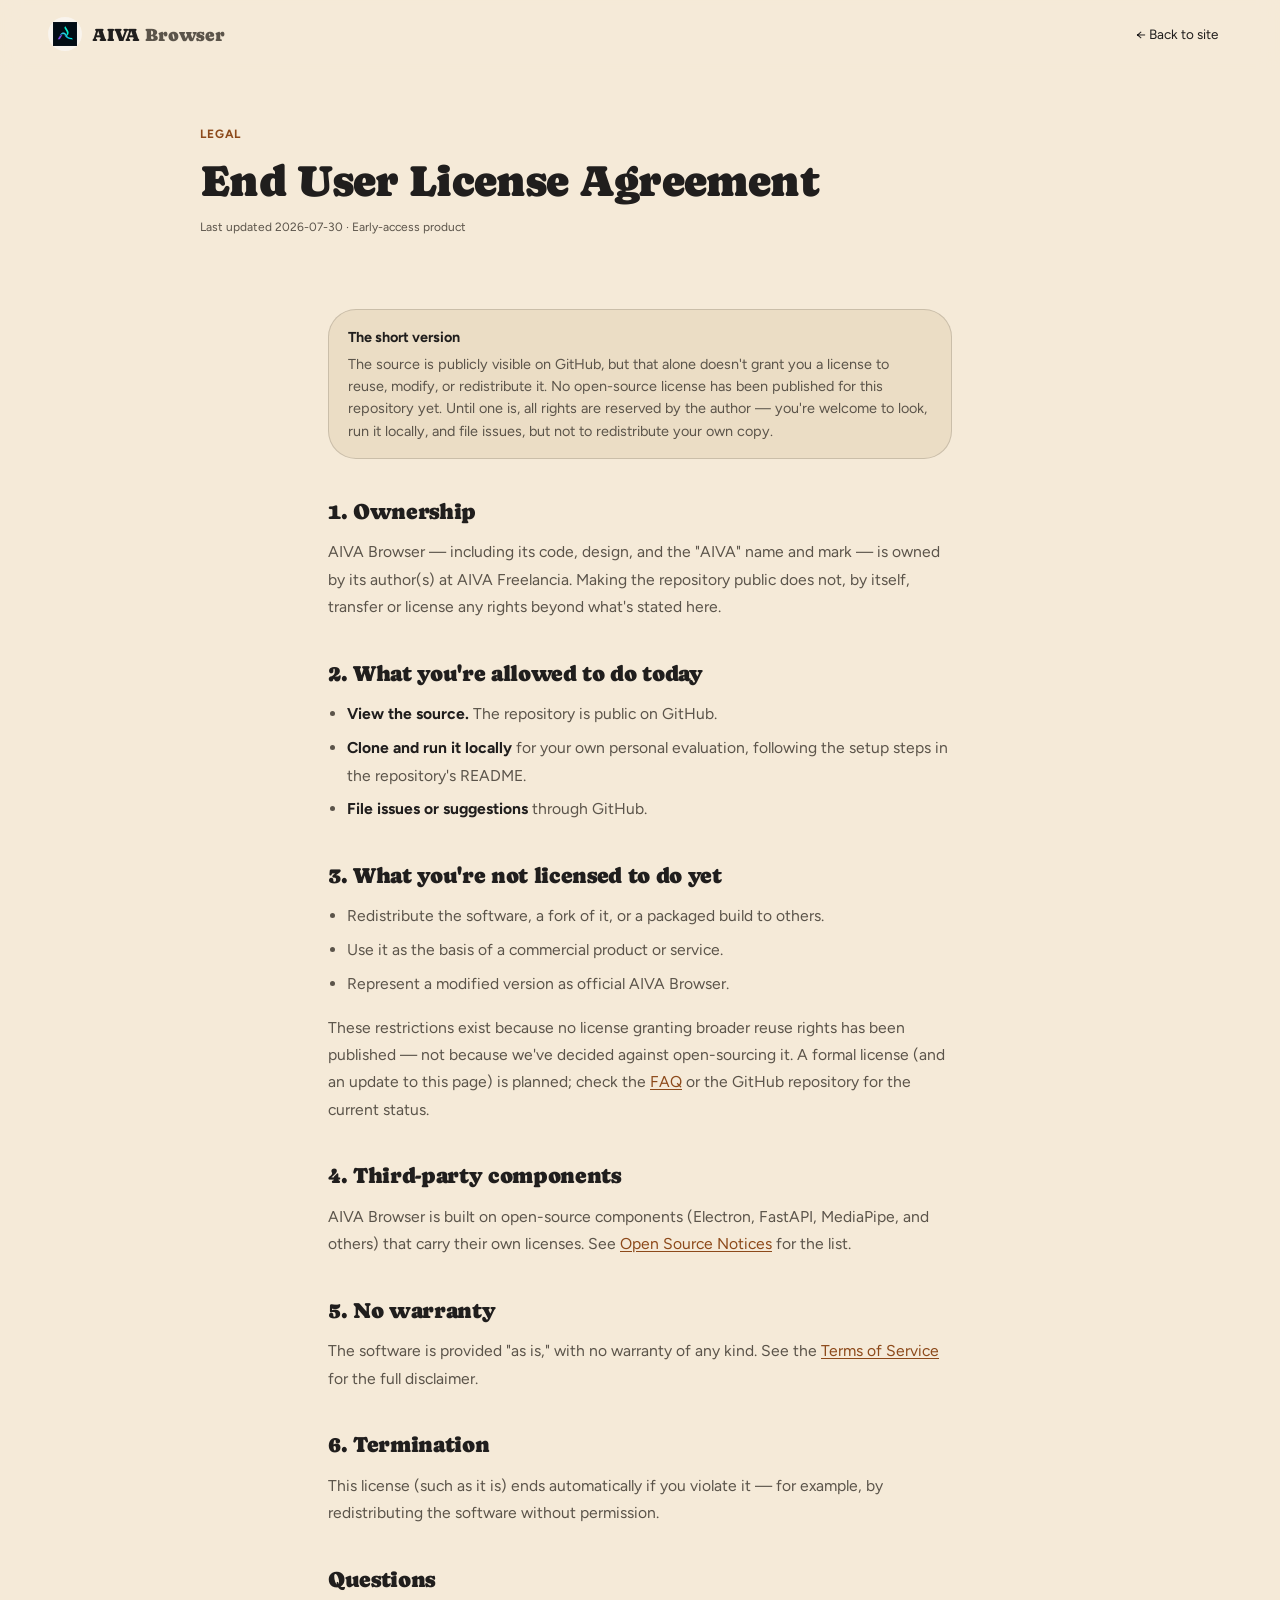
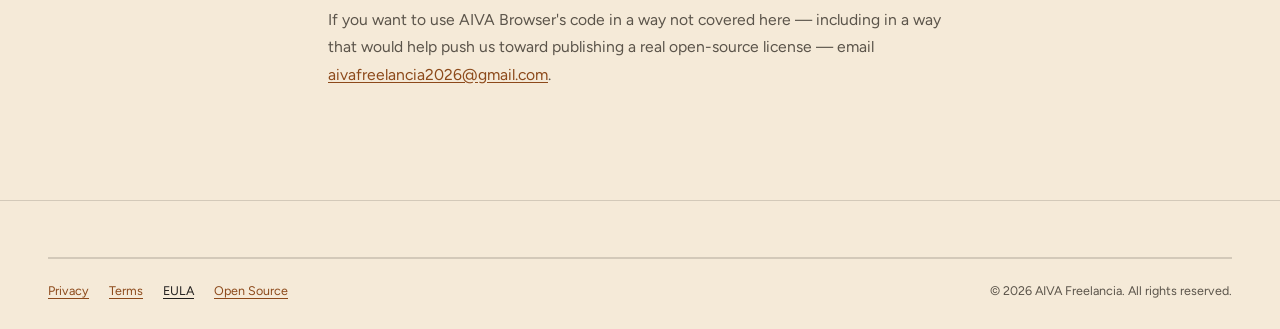
==== commit 014dde4c: "Full visual replacement: warm "Organic" design system Rebuilds the site in a new visual direction — " ====
--- a/eula.html
+++ b/eula.html
@@ -1,27 +1,18 @@
 <!DOCTYPE html>
-<html lang="en" data-theme="dark">
+<html lang="en">
 <head>
 <meta charset="UTF-8" />
 <meta name="viewport" content="width=device-width, initial-scale=1.0" />
 <title>EULA — AIVA Browser</title>
 <meta name="description" content="End-user license terms for AIVA Browser, including the current status of the source code's license." />
-<link rel="canonical" href="https://REPLACE_WITH_PRODUCTION_DOMAIN/eula.html" />
+<link rel="canonical" href="https://browser.aivafreelancia.in/eula.html" />
 <link rel="icon" href="assets/favicon-64.png" />
-<meta name="theme-color" content="#0a0a0a" media="(prefers-color-scheme: dark)" />
-<meta name="theme-color" content="#fafafa" media="(prefers-color-scheme: light)" />
-<meta name="theme-color" content="#0a0a0a" id="themeColorMeta" />
-<script>
-  (function () {
-    var saved = localStorage.getItem('aiva-theme');
-    var theme = saved || (window.matchMedia && window.matchMedia('(prefers-color-scheme: light)').matches ? 'light' : 'dark');
-    document.documentElement.setAttribute('data-theme', theme);
-  })();
-</script>
+<meta name="theme-color" content="#f5ead8" />
 <link rel="preconnect" href="https://fonts.googleapis.com">
 <link rel="preconnect" href="https://fonts.gstatic.com" crossorigin>
-<link rel="preload" as="style" href="https://fonts.googleapis.com/css2?family=DM+Serif+Display:ital@0;1&family=Inter:wght@300;400;500;600;700;800&family=JetBrains+Mono:wght@300;400;500;600&display=swap" />
-<link href="https://fonts.googleapis.com/css2?family=DM+Serif+Display:ital@0;1&family=Inter:wght@300;400;500;600;700;800&family=JetBrains+Mono:wght@300;400;500;600&display=swap" rel="stylesheet" media="print" onload="this.media='all'" />
-<noscript><link href="https://fonts.googleapis.com/css2?family=DM+Serif+Display:ital@0;1&family=Inter:wght@300;400;500;600;700;800&family=JetBrains+Mono:wght@300;400;500;600&display=swap" rel="stylesheet" /></noscript>
+<link rel="preload" as="style" href="https://fonts.googleapis.com/css2?family=Caprasimo&family=Figtree:wght@400;600;700&display=swap" />
+<link href="https://fonts.googleapis.com/css2?family=Caprasimo&family=Figtree:wght@400;600;700&display=swap" rel="stylesheet" media="print" onload="this.media='all'" />
+<noscript><link href="https://fonts.googleapis.com/css2?family=Caprasimo&family=Figtree:wght@400;600;700&display=swap" rel="stylesheet" /></noscript>
 <link rel="stylesheet" href="styles.css" />
 </head>
 <body>
@@ -30,26 +21,20 @@
 
 <header class="site-header">
   <nav class="nav-pill" aria-label="Primary">
-    <a href="index.html" class="nav-brand" aria-label="AIVA Browser home">
-      <span class="brand-mark"><img src="assets/aiva-logo-small.png" alt="" width="20" height="20" loading="lazy" /></span>
+    <a href="index.html" class="nav-brand plain" aria-label="AIVA Browser home">
+      <span class="brand-mark" style="background:var(--color-neutral-100); padding:5px;"><img src="assets/aiva-logo-small.png" alt="" width="24" height="24" loading="lazy" /></span>
       <span class="brand-name">AIVA <em>Browser</em></span>
     </a>
-    <span class="nav-sep" aria-hidden="true"></span>
     <a href="index.html" class="back-link">← Back to site</a>
-    <span class="nav-sep" aria-hidden="true"></span>
-    <button id="themeToggle" class="theme-toggle" aria-label="Switch to light theme">
-      <svg class="icon-sun" width="15" height="15" viewBox="0 0 24 24" fill="none" stroke="currentColor" stroke-width="1.8" stroke-linecap="round" stroke-linejoin="round" aria-hidden="true"><circle cx="12" cy="12" r="4" /><line x1="12" y1="2" x2="12" y2="4" /><line x1="12" y1="20" x2="12" y2="22" /><line x1="4.22" y1="4.22" x2="5.64" y2="5.64" /><line x1="18.36" y1="18.36" x2="19.78" y2="19.78" /><line x1="2" y1="12" x2="4" y2="12" /><line x1="20" y1="12" x2="22" y2="12" /><line x1="4.22" y1="19.78" x2="5.64" y2="18.36" /><line x1="18.36" y1="5.64" x2="19.78" y2="4.22" /></svg>
-      <svg class="icon-moon" width="14" height="14" viewBox="0 0 24 24" fill="none" stroke="currentColor" stroke-width="1.8" stroke-linecap="round" stroke-linejoin="round" aria-hidden="true"><path d="M21 12.79A9 9 0 1 1 11.21 3 7 7 0 0 0 21 12.79z" /></svg>
-    </button>
   </nav>
 </header>
 
 <main id="main">
   <section class="policy-hero">
     <div class="section-inner section-inner-narrow">
-      <div class="eyebrow"><span class="eyebrow-line"></span><span class="tag">Legal</span></div>
+      <p class="eyebrow">Legal</p>
       <h1 class="section-title" style="font-size:clamp(2rem,4vw,2.75rem);">End User License Agreement</h1>
-      <p class="tag policy-updated">Last updated 2026-07-30 · Early-access product</p>
+      <p class="policy-updated">Last updated 2026-07-30 · Early-access product</p>
     </div>
   </section>
 
@@ -98,7 +83,7 @@
       <div style="display:flex; gap:1.25rem; flex-wrap:wrap;">
         <a href="privacy.html">Privacy</a>
         <a href="terms.html">Terms</a>
-        <a href="eula.html" style="color:hsl(var(--text));">EULA</a>
+        <a href="eula.html" style="color:var(--color-text); opacity:1;">EULA</a>
         <a href="open-source.html">Open Source</a>
       </div>
       <div>&copy; <span id="year"></span> AIVA Freelancia. All rights reserved.</div>
--- a/styles.css
+++ b/styles.css
@@ -1,113 +1,134 @@
 /*
  * AIVA Browser — landing page styles
- * Vanilla CSS, hand-written to match the AIVA Freelancia brand's design tokens
- * (DM Serif Display / Inter / JetBrains Mono, dusty-blue accent duo, glass +
- * grid-line + noise texture language). No framework, no build step.
+ * "Organic" design language: warm cream/terracotta/olive palette,
+ * Caprasimo display + Figtree body, soft rounded cards. Vanilla CSS,
+ * hand-written, no framework, no build step.
  */
 
 :root {
-  --bg: 0 0% 4%;
-  --surface: 0 0% 8%;
-  --surface-2: 0 0% 11%;
-  --text: 0 0% 96%;
-  --muted: 0 0% 60%;
-  --muted-2: 0 0% 42%;
-  --stroke: 0 0% 14%;
-  --stroke-2: 0 0% 22%;
-
-  --accent-1: #89aacc;
-  --accent-2: #4e85bf;
-  --logo-teal: #35e6c8;
-  --logo-purple: #7c5cff;
-
-  --color-success: #10b981;
-  --color-warning: #f59e0b;
-  --color-error: #ef4444;
-
-  --font-display: 'DM Serif Display', Georgia, serif;
-  --font-sans: 'Inter', -apple-system, BlinkMacSystemFont, 'Segoe UI', Roboto, sans-serif;
-  --font-mono: 'JetBrains Mono', 'Courier New', monospace;
-
-  --cta-radius: 9999px;
-  --space-section: clamp(4.5rem, 9vw, 8rem);
-}
-
-/* ── Light theme — same token set as the AIVA Freelancia site ────── */
-html[data-theme="light"] {
-  --bg: 0 0% 98%;
-  --surface: 220 14% 96%;
-  --surface-2: 220 14% 93%;
-  --text: 220 14% 5%;
-  /* Darkened a notch from the reference's 46%/62% (≈4.6:1) for a safer AA margin. */
-  --muted: 220 9% 40%;
-  --muted-2: 220 9% 55%;
-  --stroke: 220 13% 91%;
-  --stroke-2: 220 13% 86%;
-}
-
-html { transition: background-color 0.25s ease; }
-body { transition: background-color 0.25s ease, color 0.25s ease; }
+  --color-bg: #f5ead8;
+  --color-surface: #ebddc5;
+  --color-text: #201e1d;
+  --color-accent: #c67139;
+  --color-accent-2: #7a8a5e;
+  --color-muted: #5b544a; /* tuned for >=4.5:1 against --color-bg and --color-surface */
+  --color-divider: color-mix(in srgb, #201e1d 16%, transparent);
+
+  --color-neutral-100: #f9f4ed;
+  --color-neutral-200: #eee7db;
+  --color-neutral-300: #dcd3c4;
+  --color-neutral-400: #c0b6a5;
+  --color-neutral-500: #a19786;
+  --color-neutral-600: #82796a;
+  --color-neutral-700: #645c50;
+  --color-neutral-800: #474238;
+  --color-neutral-900: #2e2b25;
+
+  --color-accent-100: #fff2eb;
+  --color-accent-200: #ffe1d0;
+  --color-accent-300: #ffc6a5;
+  --color-accent-400: #f6a06b;
+  --color-accent-500: #d67f48;
+  --color-accent-600: #b2622d;
+  --color-accent-700: #8c491a;
+  --color-accent-800: #643312;
+  --color-accent-900: #402310;
+
+  --color-accent-2-100: #f0fae1;
+  --color-accent-2-200: #e1eecc;
+  --color-accent-2-300: #ccdbb2;
+  --color-accent-2-400: #aebf92;
+  --color-accent-2-500: #8fa073;
+  --color-accent-2-600: #728157;
+  --color-accent-2-700: #56633f;
+  --color-accent-2-800: #3d472b;
+  --color-accent-2-900: #272e1b;
+
+  --color-success: #4a7c3f;
+  --color-danger: #b3432f;
+
+  --font-heading: 'Caprasimo', Georgia, serif;
+  --font-body: 'Figtree', -apple-system, BlinkMacSystemFont, 'Segoe UI', Roboto, sans-serif;
+  --font-mono: ui-monospace, 'SFMono-Regular', Menlo, Consolas, monospace;
+
+  --space-1: 4.4px;
+  --space-2: 8.8px;
+  --space-3: 13.2px;
+  --space-4: 17.6px;
+  --space-6: 26.4px;
+  --space-8: 35.2px;
+
+  --radius-sm: 8px;
+  --radius-md: 16px;
+  --radius-lg: 28px;
+  --radius-card: 32px;
+
+  --shadow-sm: 0 1px 2px color-mix(in srgb, #2e2b25 14%, transparent);
+  --shadow-md: 0 3px 10px color-mix(in srgb, #2e2b25 16%, transparent);
+  --shadow-lg: 0 12px 32px color-mix(in srgb, #2e2b25 22%, transparent);
+
+  --space-section: clamp(4rem, 8vw, 6.5rem);
+}
 
 * { box-sizing: border-box; margin: 0; padding: 0; }
 
-html {
-  scroll-behavior: smooth;
-  font-size: 16px;
-  background: hsl(var(--bg));
-}
+html { scroll-behavior: smooth; font-size: 16px; background: var(--color-bg); }
 
 body {
   min-height: 100vh;
   overflow-x: hidden;
-  background: hsl(var(--bg));
-  color: hsl(var(--text));
-  font-family: var(--font-sans);
-  font-size: 1.0625rem;
-  line-height: 1.7;
+  background: var(--color-bg);
+  color: var(--color-text);
+  font-family: var(--font-body);
+  font-size: 15px;
+  line-height: 1.55;
   -webkit-font-smoothing: antialiased;
   -moz-osx-font-smoothing: grayscale;
 }
 
-h1, h2, h3, h4 {
-  font-family: var(--font-display);
+h1, h2, h3, h4, h5, h6 {
+  font-family: var(--font-heading);
   font-weight: 400;
-  line-height: 1.15;
-  letter-spacing: -0.01em;
-  color: hsl(var(--text));
-}
-
-p { color: hsl(var(--muted)); }
-
-a { color: inherit; text-decoration: none; }
+  line-height: 1.12;
+  letter-spacing: -0.015em;
+  color: var(--color-text);
+}
+h6 { letter-spacing: 0.07em; text-transform: uppercase; font-size: 13px; }
+
+/* Section eyebrows are visually h6-styled labels, but not semantic headings
+   (a <h6> straight after <h1> is a heading-order violation) — so they're
+   <p> elements carrying the same look via this class. */
+
+p { color: var(--color-muted); }
+
+a { color: var(--color-accent-700); text-underline-offset: 3px; }
+a.plain { color: inherit; text-decoration: none; }
 
 img { max-width: 100%; display: block; }
 
-::selection { background: rgba(137, 170, 204, 0.28); color: #fff; }
-
-::-webkit-scrollbar { width: 8px; height: 8px; }
-::-webkit-scrollbar-track { background: hsl(var(--bg)); }
-::-webkit-scrollbar-thumb { background: rgba(255,255,255,0.1); border-radius: 99px; }
-::-webkit-scrollbar-thumb:hover { background: rgba(137, 170, 204, 0.5); }
+::selection { background: color-mix(in srgb, var(--color-accent) 30%, transparent); }
+
+::-webkit-scrollbar { width: 9px; height: 9px; }
+::-webkit-scrollbar-track { background: var(--color-bg); }
+::-webkit-scrollbar-thumb { background: var(--color-neutral-400); border-radius: 99px; }
+::-webkit-scrollbar-thumb:hover { background: var(--color-accent-400); }
 
 .skip-link {
   position: absolute;
   top: -100px;
   left: 12px;
   z-index: 1000;
-  background: var(--accent-1);
-  color: #08121c;
+  background: var(--color-accent);
+  color: var(--color-bg);
   padding: 10px 16px;
-  border-radius: 8px;
+  border-radius: var(--radius-md);
   font-weight: 600;
   transition: top 0.2s ease;
 }
 .skip-link:focus { top: 12px; }
 
-a:focus-visible, button:focus-visible, [tabindex]:focus-visible {
-  outline: 2px solid var(--accent-1);
-  outline-offset: 3px;
-  border-radius: 4px;
-}
+:focus { outline: none; }
+:focus-visible { outline: 2px solid var(--color-accent); outline-offset: 2px; border-radius: 4px; }
 
 @media (prefers-reduced-motion: reduce) {
   *, *::before, *::after { animation-duration: 0.001ms !important; animation-iteration-count: 1 !important; transition-duration: 0.001ms !important; scroll-behavior: auto !important; }
@@ -116,936 +137,528 @@
 /* ── Shared type / label utilities ─────────────────────────────── */
 
 .tag {
-  font-family: var(--font-mono);
-  font-size: 10.5px;
-  letter-spacing: 0.14em;
-  text-transform: uppercase;
-  color: hsl(var(--muted));
-}
-
-.accent-text {
-  background: linear-gradient(90deg, var(--accent-1) 0%, var(--accent-2) 100%);
-  -webkit-background-clip: text;
-  background-clip: text;
-  color: transparent;
-  font-style: italic;
-}
-
-.eyebrow { display: flex; align-items: center; gap: 12px; margin-bottom: 1.1rem; }
-.eyebrow-center { justify-content: center; }
-.eyebrow-line { width: 30px; height: 1px; background: hsl(var(--stroke-2)); }
-
-.section-title { font-size: clamp(2.1rem, 4.4vw, 3.4rem); letter-spacing: -0.02em; }
-.section-title em { font-style: italic; }
-
-.section-lede { color: hsl(var(--muted)); max-width: 30rem; font-size: 1.0625rem; }
-
-.divider-row {
-  height: 1px;
-  background-image: linear-gradient(90deg, transparent, rgba(255,255,255,0.1), transparent);
-}
-
-/* ── Glass surfaces ─────────────────────────────────────────────── */
-
-.glass-card {
-  background: linear-gradient(180deg, rgba(255,255,255,0.035), rgba(255,255,255,0.012));
-  border: 1px solid hsl(var(--stroke));
-  border-radius: 20px;
-  padding: 1.9rem;
-  backdrop-filter: blur(8px);
-  -webkit-backdrop-filter: blur(8px);
-  transition: border-color 0.35s cubic-bezier(.16,1,.3,1), transform 0.35s cubic-bezier(.16,1,.3,1);
-}
-.glass-card:hover { border-color: hsl(var(--stroke-2)); transform: translateY(-3px); }
-.glass-card h3 { font-size: 1.2rem; margin-bottom: 0.6rem; }
-.glass-card p { font-size: 0.9375rem; line-height: 1.65; }
-
-/* ── Buttons ────────────────────────────────────────────────────── */
-
-.cta-primary, .cta-secondary {
   display: inline-flex;
   align-items: center;
-  justify-content: center;
-  gap: 0.5rem;
-  min-height: 52px;
-  padding: 0 1.75rem;
-  border-radius: var(--cta-radius);
-  font-family: var(--font-sans);
-  font-size: 0.9375rem;
-  letter-spacing: 0.01em;
-  line-height: 1;
+  font-family: var(--font-body);
+  font-weight: 600;
+  font-size: 11px;
+  letter-spacing: 0.03em;
+  padding: 4px 12px;
+  border-radius: 999px;
+}
+.tag-accent { background: var(--color-accent-100); color: var(--color-accent-800); }
+.tag-accent-2 { background: var(--color-accent-2-100); color: var(--color-accent-2-800); }
+.tag-neutral { background: var(--color-neutral-200); color: var(--color-neutral-800); }
+.tag-outline { border: 1px solid var(--color-accent-700); color: var(--color-accent-700); background: transparent; }
+.tag-mono { font-family: var(--font-mono); font-weight: 400; }
+
+.eyebrow {
+  font-family: var(--font-body); font-weight: 700;
+  letter-spacing: 0.07em; text-transform: uppercase; font-size: 12px;
+  color: var(--color-accent-700); margin-bottom: var(--space-3);
+}
+.eyebrow-center { text-align: center; }
+
+.section-title { font-size: clamp(1.9rem, 3.6vw, 2.4rem); letter-spacing: -0.015em; }
+.section-title em { font-style: normal; color: var(--color-accent-700); }
+
+.section-lede { color: var(--color-muted); max-width: 30rem; font-size: 1rem; line-height: 1.75; }
+
+.divider-row { height: 1px; background: var(--color-divider); }
+
+/* ── Buttons ────────────────────────────────────────────────────── */
+
+.btn {
+  display: inline-flex; align-items: center; justify-content: center; gap: 8px;
+  cursor: pointer; text-decoration: none;
+  font-family: var(--font-heading); font-weight: 400;
+  font-size: 15px; line-height: 1.2; color: var(--color-text);
+  background: transparent; border: 1px solid transparent;
+  padding: 14px 26px;
+  border-radius: 999px;
   white-space: nowrap;
-  cursor: pointer;
-  position: relative;
-  user-select: none;
-  transition: background 0.18s ease, color 0.18s ease, box-shadow 0.18s ease, transform 0.14s ease, border-color 0.18s ease;
-}
-
-.cta-primary {
-  background: hsl(var(--text));
-  color: hsl(var(--bg));
-  font-weight: 600;
-  border: 2px solid transparent;
-  box-shadow: 0 2px 16px rgba(255,255,255,0.10), 0 1px 3px rgba(0,0,0,0.35);
-}
-.cta-primary:hover { background: hsl(var(--text) / 0.88); box-shadow: 0 6px 28px rgba(255,255,255,0.16), 0 2px 6px rgba(0,0,0,0.4); transform: translateY(-1px); }
-.cta-primary:active { transform: scale(0.97) translateY(0); }
-
-.cta-secondary {
-  background: rgba(255,255,255,0.06);
-  color: hsl(0 0% 92%);
-  font-weight: 500;
-  border: 1.5px solid rgba(255,255,255,0.22);
-}
-.cta-secondary:hover { background: rgba(255,255,255,0.1); border-color: rgba(255,255,255,0.38); transform: translateY(-1px); }
-.cta-secondary:active { transform: scale(0.97) translateY(0); }
-.cta-secondary[aria-disabled="true"] { opacity: 0.55; cursor: not-allowed; }
-
-html[data-theme="light"] .cta-primary { box-shadow: 0 2px 14px rgba(0,0,0,0.10), 0 1px 3px rgba(0,0,0,0.06); }
-html[data-theme="light"] .cta-primary:hover { box-shadow: 0 6px 24px rgba(0,0,0,0.14); }
-html[data-theme="light"] .cta-secondary {
-  background: rgba(0,0,0,0.03);
-  color: hsl(220 14% 5%);
-  border-color: rgba(0,0,0,0.14);
-}
-html[data-theme="light"] .cta-secondary:hover { background: rgba(0,0,0,0.055); border-color: rgba(0,0,0,0.24); }
-
-.pulse-dot {
-  width: 7px; height: 7px; border-radius: 50%;
-  background: linear-gradient(90deg, var(--accent-1), var(--accent-2));
-  animation: pulseDot 1.8s ease-in-out infinite;
-}
-@keyframes pulseDot { 0%, 100% { opacity: 1; transform: scale(1); } 50% { opacity: .4; transform: scale(.85); } }
-
-.ring-grad { position: relative; }
-.ring-grad::before {
-  content: "";
-  position: absolute;
-  inset: -1.5px;
-  border-radius: inherit;
-  background: conic-gradient(from 0deg, var(--accent-1), var(--accent-2), var(--accent-1));
-  z-index: -1;
-  opacity: 0;
-  transition: opacity 0.35s ease;
-  will-change: transform, opacity;
-}
-.ring-grad:hover::before, .ring-grad:focus-visible::before { opacity: 1; animation: ringSpin 6s linear infinite; }
-@keyframes ringSpin { to { transform: rotate(1turn); } }
+  transition: background 0.18s ease, color 0.18s ease, transform 0.14s ease, border-color 0.18s ease;
+}
+.btn svg { display: block; }
+.btn:hover { transform: translateY(-1px); }
+.btn:active { transform: translateY(0) scale(0.98); }
+.btn:disabled {
+  opacity: 0.45; cursor: not-allowed; pointer-events: none; transform: none;
+}
+
+.btn-primary { background: var(--color-accent-700); color: var(--color-bg); }
+.btn-primary:hover { background: var(--color-accent-800); }
+.btn-primary:active { background: var(--color-accent-900); }
+
+.btn-secondary { border-color: var(--color-divider); }
+.btn-secondary:hover { background: color-mix(in srgb, var(--color-text) 7%, transparent); }
+.btn-secondary:active { background: color-mix(in srgb, var(--color-text) 14%, transparent); }
+
+.btn-sm { padding: 6px 14px; font-size: 12.5px; }
+
+/* ── Glass / card surfaces ──────────────────────────────────────── */
+
+.card {
+  display: flex; flex-direction: column; gap: var(--space-2);
+  padding: var(--space-4);
+  border-radius: var(--radius-card);
+  background: var(--color-surface);
+  transition: transform 0.3s cubic-bezier(.16,1,.3,1), box-shadow 0.3s cubic-bezier(.16,1,.3,1);
+}
+.card:hover { transform: translateY(-3px); }
+.elev-sm { box-shadow: var(--shadow-sm); }
+.elev-md { box-shadow: var(--shadow-md); }
+.elev-lg { box-shadow: var(--shadow-lg); }
+
+.card-kicker { font-family: var(--font-body); font-size: 10.5px; font-weight: 700; letter-spacing: 0.1em; text-transform: uppercase; color: var(--color-accent-700); }
+.card-title { font-family: var(--font-heading); font-weight: 400; font-size: 18px; line-height: 1.2; margin: 0; }
+.card-body { margin: 0; font-size: 14px; color: var(--color-muted); line-height: 1.6; }
+.card-icon {
+  width: 40px; height: 40px; border-radius: 50%;
+  background: var(--color-accent-100); color: var(--color-accent-700);
+  display: flex; align-items: center; justify-content: center;
+}
 
 /* ── Header / nav ──────────────────────────────────────────────── */
 
 .site-header {
-  position: fixed;
-  top: 0; left: 0; right: 0;
+  position: sticky;
+  top: 0;
   z-index: 100;
+  background: color-mix(in srgb, var(--color-bg) 88%, transparent);
+  backdrop-filter: blur(10px);
+  -webkit-backdrop-filter: blur(10px);
+}
+
+.nav-pill {
   display: flex;
-  justify-content: center;
-  padding: 16px 20px 0;
-}
-
-.nav-pill {
-  display: inline-flex;
   align-items: center;
-  gap: 2px;
-  border-radius: 9999px;
-  border: 1px solid hsl(var(--stroke));
-  background: hsl(var(--surface) / 0.82);
-  backdrop-filter: blur(14px);
-  -webkit-backdrop-filter: blur(14px);
-  padding: 6px 6px 6px 12px;
-  box-shadow: 0 10px 30px rgba(0,0,0,0.35);
-  max-width: calc(100vw - 24px);
-}
-
-.nav-brand { display: inline-flex; align-items: center; gap: 9px; padding-right: 8px; }
+  justify-content: space-between;
+  gap: var(--space-4);
+  padding: 16px clamp(20px, 4vw, 48px);
+  max-width: 1360px;
+  margin: 0 auto;
+}
+
+.nav-brand { display: inline-flex; align-items: center; gap: 10px; }
 .brand-mark {
   display: grid; place-items: center;
-  width: 30px; height: 30px;
+  width: 34px; height: 34px;
   border-radius: 50%;
-  background: linear-gradient(90deg, var(--accent-1), var(--accent-2));
-  padding: 4px;
-}
-.brand-mark img { width: 100%; height: 100%; object-fit: contain; border-radius: 50%; }
-.brand-name { font-family: var(--font-display); font-size: 15px; letter-spacing: -0.01em; white-space: nowrap; }
-.brand-name em { font-style: italic; color: hsl(var(--muted)); }
-
-.nav-sep { width: 1px; height: 20px; background: hsl(var(--stroke)); margin: 0 2px; }
-
-.nav-links { display: flex; align-items: center; font-size: 13.5px; }
-.nav-links a {
-  color: hsl(var(--muted));
-  padding: 8px 14px;
-  border-radius: 9999px;
-  white-space: nowrap;
-  transition: background 0.15s, color 0.15s;
-}
-.nav-links a:hover { color: hsl(var(--text)); background: hsl(var(--stroke) / 0.6); }
-
-.nav-cta {
-  display: inline-flex; align-items: center; gap: 6px;
-  border-radius: 9999px;
-  padding: 9px 16px;
-  font-size: 13.5px; font-weight: 600;
-  background: hsl(var(--text));
-  color: hsl(var(--bg));
-  transition: background 0.18s, color 0.18s;
-}
-.nav-cta:hover { background: hsl(var(--bg)); color: hsl(var(--text)); box-shadow: inset 0 0 0 1px hsl(var(--stroke-2)); }
+  background: var(--color-accent);
+  flex-shrink: 0;
+  overflow: hidden;
+}
+.brand-mark img { width: 100%; height: 100%; object-fit: cover; }
+.brand-name { font-family: var(--font-heading); font-weight: 400; font-size: 18px; letter-spacing: -0.01em; white-space: nowrap; }
+.brand-name em { font-style: normal; color: var(--color-muted); }
+
+.nav-links { display: flex; align-items: center; gap: 28px; font-size: 14px; }
+.nav-links a { color: inherit; text-decoration: none; }
+.nav-links a:hover { color: var(--color-accent-700); }
 
 .nav-hamburger {
   display: none;
-  width: 34px; height: 34px;
+  width: 38px; height: 38px;
   align-items: center; justify-content: center;
   border-radius: 50%;
   background: transparent;
   border: none;
-  color: hsl(var(--text));
+  color: var(--color-text);
   cursor: pointer;
 }
-
-/* ── Theme toggle ───────────────────────────────────────────────── */
-
-.theme-toggle {
-  display: inline-flex;
-  align-items: center; justify-content: center;
-  width: 32px; height: 32px;
-  border-radius: 50%;
-  background: transparent;
-  border: none;
-  color: hsl(var(--muted));
-  cursor: pointer;
-  transition: color 0.15s, background 0.15s;
-}
-.theme-toggle:hover { color: hsl(var(--text)); background: hsl(var(--stroke) / 0.6); }
-
-.theme-toggle-mobile {
-  margin-top: 4px;
-  display: flex; align-items: center; gap: 0.6rem;
-  padding: 0.75rem 0.9rem;
-  border-radius: 12px;
-  font-size: 0.9375rem;
-  color: hsl(var(--muted));
-  background: none;
-  border: none;
-  width: 100%;
-  text-align: left;
-  cursor: pointer;
-}
-.theme-toggle-mobile:hover { background: hsl(var(--stroke) / 0.6); color: hsl(var(--text)); }
-
-/* icon-sun shows in dark mode (click to switch to light); icon-moon shows in light mode */
-[data-theme="dark"] .icon-sun { display: inline-flex; }
-[data-theme="dark"] .icon-moon { display: none; }
-[data-theme="light"] .icon-sun { display: none; }
-[data-theme="light"] .icon-moon { display: inline-flex; }
-
-.theme-toggle-mobile .toggle-label { display: none; }
-[data-theme="dark"] .theme-toggle-mobile .sun-label { display: inline; }
-[data-theme="light"] .theme-toggle-mobile .moon-label { display: inline; }
+.nav-hamburger:hover { background: color-mix(in srgb, var(--color-text) 7%, transparent); }
 
 .mobile-drawer {
   display: none;
   position: fixed;
-  top: 74px; right: 16px; left: 16px;
+  top: 72px; right: 16px; left: 16px;
   z-index: 99;
   flex-direction: column;
   gap: 2px;
-  background: hsl(var(--surface) / 0.97);
-  border: 1px solid hsl(var(--stroke));
-  border-radius: 20px;
+  background: var(--color-surface);
+  border: 1px solid var(--color-divider);
+  border-radius: var(--radius-lg);
   padding: 10px;
-  backdrop-filter: blur(16px);
-  box-shadow: 0 20px 50px rgba(0,0,0,0.5);
+  box-shadow: var(--shadow-lg);
 }
 .mobile-drawer.open { display: flex; }
-.mobile-drawer a { padding: 12px 14px; border-radius: 12px; color: hsl(var(--muted)); font-size: 0.95rem; }
-.mobile-drawer a:hover { background: hsl(var(--stroke) / 0.6); color: hsl(var(--text)); }
+.mobile-drawer a { padding: 12px 14px; border-radius: var(--radius-md); color: var(--color-text); font-size: 0.95rem; text-decoration: none; }
+.mobile-drawer a:hover { background: color-mix(in srgb, var(--color-text) 7%, transparent); }
 .mobile-cta {
   margin-top: 6px;
   display: flex; align-items: center; justify-content: center; gap: 8px;
-  background: hsl(var(--text)) !important; color: hsl(var(--bg)) !important;
-  font-weight: 600; border-radius: 9999px !important;
+  background: var(--color-accent) !important; color: var(--color-bg) !important;
+  font-family: var(--font-heading); font-weight: 400;
+  border-radius: 999px !important;
 }
 
 @media (max-width: 860px) {
   .nav-links { display: none; }
   .nav-hamburger { display: flex; }
 }
-@media (max-width: 480px) {
-  .nav-cta span { display: none; }
-}
-
-/* ── Background texture helpers ────────────────────────────────── */
-
-.noise { position: relative; }
-.noise::after {
-  content: "";
-  position: absolute;
-  inset: 0;
-  pointer-events: none;
-  opacity: 0.035;
-  mix-blend-mode: overlay;
-  background-image: url("data:image/svg+xml;utf8,<svg xmlns='http://www.w3.org/2000/svg' width='160' height='160'><filter id='n'><feTurbulence type='fractalNoise' baseFrequency='0.9' numOctaves='2' stitchTiles='stitch'/></filter><rect width='100%25' height='100%25' filter='url(%23n)'/></svg>");
-}
-
-.hero-grid-lines {
-  position: absolute;
-  inset: 0;
-  background-image:
-    linear-gradient(rgba(255,255,255,0.035) 1px, transparent 1px),
-    linear-gradient(90deg, rgba(255,255,255,0.035) 1px, transparent 1px);
-  background-size: 72px 72px;
-  mask-image: radial-gradient(ellipse 75% 60% at 50% 20%, black 40%, transparent 85%);
-  -webkit-mask-image: radial-gradient(ellipse 75% 60% at 50% 20%, black 40%, transparent 85%);
-}
-.hero-grid-lines.faint { opacity: 0.5; }
-
-.hero-glow {
-  position: absolute;
-  inset: 0;
-  background: radial-gradient(60% 50% at 50% 40%, rgba(78,133,191,0.22), transparent 60%);
-  filter: blur(20px);
-  pointer-events: none;
+
+/* ── Section shells ─────────────────────────────────────────────── */
+
+.section { position: relative; padding: var(--space-section) clamp(20px, 4vw, 48px); }
+.section-alt { background: color-mix(in srgb, var(--color-surface) 55%, transparent); border-top: 1px solid var(--color-divider); border-bottom: 1px solid var(--color-divider); }
+
+.section-inner { max-width: 1360px; margin: 0 auto; }
+.section-inner-narrow { max-width: 880px; }
+
+.section-head {
+  display: grid;
+  grid-template-columns: 1.2fr 1fr;
+  gap: var(--space-8);
+  margin-bottom: var(--space-8);
+  align-items: end;
+}
+.section-head-center { text-align: center; max-width: 640px; margin: 0 auto var(--space-8); }
+
+@media (max-width: 860px) {
+  .section-head { grid-template-columns: 1fr; gap: var(--space-3); }
 }
 
 /* ── Hero ───────────────────────────────────────────────────────── */
 
 .hero {
-  position: relative;
-  min-height: 100vh;
-  display: flex;
-  flex-direction: column;
+  padding: clamp(3rem, 6vw, 4.5rem) clamp(20px, 4vw, 48px) 5rem;
+  max-width: 1360px;
+  margin: 0 auto;
+}
+
+.hero-grid {
+  display: grid;
+  grid-template-columns: 1.05fr 0.95fr;
+  gap: var(--space-8);
   align-items: center;
-  justify-content: center;
-  overflow: hidden;
-  padding: 7rem 1.5rem 4rem;
-  text-align: center;
-}
-
-.hero-rings {
-  position: absolute;
-  top: 50%; left: 50%;
-  transform: translate(-50%, -50%);
-  width: min(1100px, 140vw);
-  height: min(1100px, 140vw);
-  pointer-events: none;
-}
-.hero-rings .ring { position: absolute; inset: 0; border-radius: 50%; border: 1px solid rgba(255,255,255,0.05); }
-.hero-rings .ring-2 { inset: 12%; border-color: rgba(255,255,255,0.06); }
-.hero-rings .ring-3 { inset: 24%; border-color: rgba(255,255,255,0.045); }
-.ring-dot {
-  position: absolute; top: 50%; left: 50%;
-  width: 6px; height: 6px;
-  transform: translate(-50%, -50%);
-  border-radius: 50%;
-  background: linear-gradient(90deg, var(--accent-1), var(--accent-2));
-  box-shadow: 0 0 30px 6px rgba(137,170,204,0.5);
-}
-
-.floating-pill {
-  position: absolute;
-  display: inline-flex;
-  align-items: center;
-  gap: 8px;
-  padding: 0.65rem 1.1rem;
-  border-radius: 9999px;
-  background: rgba(255,255,255,0.03);
-  border: 1px solid rgba(255,255,255,0.08);
-  backdrop-filter: blur(12px);
-  -webkit-backdrop-filter: blur(12px);
-  box-shadow: 0 10px 30px rgba(0,0,0,0.4), inset 0 1px 0 rgba(255,255,255,0.1);
-  font-size: 0.8rem;
-  color: hsl(var(--muted));
-  animation: pillFloat 7s ease-in-out infinite;
-}
-.floating-pill svg { color: var(--accent-1); flex-shrink: 0; }
-.floating-pill:nth-of-type(2) { animation-delay: 1.2s; animation-duration: 8s; }
-.floating-pill:nth-of-type(3) { animation-delay: 2.1s; animation-duration: 6.5s; }
-.floating-pill:nth-of-type(4) { animation-delay: 0.6s; animation-duration: 7.5s; }
-@keyframes pillFloat { 0%, 100% { transform: translateY(0); } 50% { transform: translateY(-10px); } }
-
-@media (max-width: 900px) { .floating-pill { display: none; } }
-
-.hero-content { position: relative; z-index: 2; max-width: 900px; }
-
-.hero-title {
-  font-size: clamp(2.6rem, 7.2vw, 5.2rem);
-  line-height: 0.98;
-  letter-spacing: -0.02em;
-  margin-bottom: 1.5rem;
-}
-
-.hero-sub {
-  color: hsl(var(--muted));
-  max-width: 34rem;
-  margin: 0 auto 2.25rem;
-  font-size: clamp(1rem, 2vw, 1.125rem);
-  line-height: 1.65;
-}
-
-.hero-ctas { display: flex; flex-wrap: wrap; align-items: center; justify-content: center; gap: 0.85rem; margin-bottom: 2.25rem; }
-
-.trust-row { display: flex; flex-wrap: wrap; align-items: center; justify-content: center; gap: 0.6rem 1.25rem; }
-.trust-item { display: inline-flex; align-items: center; gap: 7px; font-size: 0.8rem; color: hsl(var(--muted)); }
-.trust-sep { width: 3px; height: 3px; border-radius: 50%; background: hsl(var(--stroke-2)); }
-
-.scroll-indicator {
-  position: absolute;
-  bottom: 2rem; left: 50%;
-  transform: translateX(-50%);
-  display: flex; flex-direction: column; align-items: center; gap: 10px;
-  z-index: 2;
-}
-.scroll-track { width: 1px; height: 40px; background: hsl(var(--stroke-2)); position: relative; overflow: hidden; }
-.scroll-fill {
-  position: absolute; inset-inline: 0; height: 24px;
-  background: linear-gradient(180deg, var(--accent-1), var(--accent-2));
-  animation: scrollDown 1.6s ease-in-out infinite;
-}
-@keyframes scrollDown { 0% { transform: translateY(-100%); } 100% { transform: translateY(200%); } }
-
-@media (max-width: 600px) {
-  .hero { padding-top: 6.5rem; }
-}
-
-/* ── Hero status chip ───────────────────────────────────────────── */
+}
+@media (max-width: 980px) {
+  .hero-grid { grid-template-columns: 1fr; }
+}
 
 .status-chip {
-  display: inline-flex;
-  align-items: center;
-  gap: 8px;
-  font-family: var(--font-mono);
-  font-size: 11px;
-  letter-spacing: 0.08em;
-  text-transform: uppercase;
-  color: hsl(var(--muted));
-  border: 1px solid hsl(var(--stroke-2));
-  background: hsl(var(--surface) / 0.6);
-  border-radius: 9999px;
-  padding: 6px 14px;
-  margin-bottom: 1.5rem;
+  display: inline-flex; align-items: center; gap: 8px;
+  font-family: var(--font-body); font-weight: 600;
+  font-size: 11px; letter-spacing: 0.03em;
+  padding: 4px 12px;
+  border-radius: 999px;
+  background: var(--color-accent-100); color: var(--color-accent-800);
+  margin-bottom: 24px;
 }
 .status-chip-dot {
   width: 6px; height: 6px; border-radius: 50%;
-  background: var(--accent-1);
-  animation: pulseDot 1.8s ease-in-out infinite;
-}
-
-/* ── Signature product visual: browser + agent sidebar mockup ─────
-   Everything shown as "live" here is genuinely shipped (read/navigate,
-   the Stop control). The upcoming click/fill step and the approval
-   step are visually distinct (dashed, muted) and carry explicit
-   "In development" / "Planned" badges — never presented as working. */
+  background: var(--color-accent-700);
+  animation: pulse 2s ease-in-out infinite;
+}
+@keyframes pulse { 0%, 100% { opacity: 0.35; } 50% { opacity: 1; } }
+
+.hero-title { font-size: clamp(2.4rem, 5vw, 3.75rem); margin-bottom: 24px; }
+.hero-title .accent-text { color: var(--color-accent-700); }
+
+.hero-sub {
+  font-size: 17px; line-height: 1.7; max-width: 480px; margin-bottom: 32px;
+  color: var(--color-muted);
+}
+
+.hero-ctas { display: flex; flex-wrap: wrap; align-items: center; gap: 14px; margin-bottom: 26px; }
+
+.trust-row { display: flex; flex-wrap: wrap; gap: 18px; font-size: 13px; color: var(--color-muted); }
+.trust-item { display: inline-flex; align-items: center; gap: 6px; }
+.trust-item svg { color: var(--color-accent-2-700); flex-shrink: 0; }
+
+/* ── Signature product visual ───────────────────────────────────── */
 
 .browser-mock {
-  position: relative;
-  z-index: 2;
-  margin-top: 3rem;
-  max-width: 780px;
-  margin-inline: auto;
-  border-radius: 18px;
-  border: 1px solid hsl(var(--stroke));
-  background: hsl(var(--surface) / 0.85);
-  backdrop-filter: blur(10px);
-  box-shadow: 0 30px 80px -20px rgba(0,0,0,0.55);
+  border-radius: var(--radius-lg);
   overflow: hidden;
-  text-align: left;
+  box-shadow: var(--shadow-lg);
+  background: var(--color-surface);
+  border: 1px solid var(--color-divider);
 }
 
 .bm-chrome {
-  display: flex;
-  align-items: center;
-  gap: 0.9rem;
-  padding: 0.65rem 0.9rem;
-  border-bottom: 1px solid hsl(var(--stroke));
-  background: hsl(var(--surface-2) / 0.6);
+  display: flex; align-items: center; gap: 8px;
+  padding: 12px 16px;
+  border-bottom: 1px solid var(--color-divider);
   flex-wrap: wrap;
 }
 .bm-dots { display: flex; gap: 6px; flex-shrink: 0; }
-.bm-dots span { width: 9px; height: 9px; border-radius: 50%; background: hsl(var(--stroke-2)); }
-.bm-tabs { display: flex; gap: 6px; flex-shrink: 0; }
+.bm-dots span { width: 9px; height: 9px; border-radius: 50%; background: var(--color-neutral-400); }
 .bm-tab {
-  font-size: 0.72rem;
-  color: hsl(var(--muted));
-  background: hsl(var(--surface) / 0.6);
-  border: 1px solid hsl(var(--stroke));
-  border-radius: 8px;
-  padding: 4px 10px;
-  white-space: nowrap;
-}
-.bm-tab-active { color: hsl(var(--text)); border-color: hsl(var(--stroke-2)); }
-.bm-address-bar {
-  flex: 1;
-  min-width: 160px;
-  display: flex;
-  align-items: center;
-  gap: 6px;
-  font-family: var(--font-mono);
-  font-size: 0.72rem;
-  color: hsl(var(--muted));
-  background: hsl(var(--bg) / 0.5);
-  border: 1px solid hsl(var(--stroke));
-  border-radius: 8px;
-  padding: 5px 10px;
-}
-.bm-address-bar svg { color: var(--color-success); flex-shrink: 0; }
-
-.bm-body { display: grid; grid-template-columns: 1.5fr 1fr; }
-@media (max-width: 640px) { .bm-body { grid-template-columns: 1fr; } }
-
-.bm-page { padding: 1.5rem; border-right: 1px solid hsl(var(--stroke)); }
-@media (max-width: 640px) { .bm-page { border-right: none; border-bottom: 1px solid hsl(var(--stroke)); } }
-.bm-page-kicker { font-family: var(--font-mono); font-size: 9.5px; letter-spacing: 0.12em; color: var(--accent-1); margin-bottom: 0.5rem; }
-.bm-page-title { font-family: var(--font-display); font-size: 1.4rem; color: hsl(var(--text)); margin-bottom: 0.9rem; }
-.bm-page-line { height: 8px; border-radius: 4px; background: hsl(var(--stroke)); margin-bottom: 8px; width: 100%; }
-.bm-page-line.short { width: 65%; }
-.bm-page-image { height: 60px; border-radius: 8px; background: hsl(var(--stroke) / 0.7); margin: 10px 0 14px; }
-
-.bm-sidebar { padding: 1.25rem; background: hsl(var(--surface) / 0.5); display: flex; flex-direction: column; gap: 1rem; }
-.bm-sidebar-header { display: flex; align-items: center; justify-content: space-between; gap: 0.5rem; }
-.bm-sidebar-brand { display: inline-flex; align-items: center; gap: 6px; font-size: 0.78rem; font-weight: 600; color: hsl(var(--text)); }
-.bm-sidebar-brand img { border-radius: 50%; }
-.bm-stop-btn {
-  display: inline-flex; align-items: center; gap: 4px;
-  font-family: var(--font-mono);
-  font-size: 0.66rem;
-  color: #fca5a5;
-  border: 1px solid rgba(239,68,68,0.35);
-  background: rgba(239,68,68,0.08);
-  border-radius: 9999px;
-  padding: 3px 9px;
-}
-.bm-status { display: flex; align-items: center; gap: 7px; font-size: 0.75rem; color: hsl(var(--muted)); }
-.bm-status-dot { width: 6px; height: 6px; border-radius: 50%; background: var(--accent-1); animation: pulseDot 1.4s ease-in-out infinite; flex-shrink: 0; }
-
-.bm-plan-label { font-family: var(--font-mono); font-size: 9.5px; letter-spacing: 0.12em; text-transform: uppercase; color: hsl(var(--muted-2)); margin-bottom: 0.5rem; }
+  margin-left: 6px; font-size: 12px; padding: 6px 12px;
+  background: var(--color-bg); border-radius: 999px;
+}
+.bm-address-bar { padding: 8px 16px; font-family: var(--font-mono); font-size: 11.5px; color: var(--color-muted); border-bottom: 1px solid var(--color-divider); }
+
+.bm-body { display: grid; grid-template-columns: 1.2fr 1fr; }
+@media (max-width: 620px) { .bm-body { grid-template-columns: 1fr; } }
+
+.bm-page { padding: 24px; border-right: 1px solid var(--color-divider); }
+@media (max-width: 620px) { .bm-page { border-right: none; border-bottom: 1px solid var(--color-divider); } }
+.bm-page-title { font-family: var(--font-heading); font-weight: 400; color: var(--color-text); font-size: 20px; line-height: 1.12; margin: 0 0 18px; }
+.bm-page-line { height: 8px; background: var(--color-neutral-200); border-radius: 4px; margin-bottom: 10px; width: 90%; }
+.bm-page-line.short { width: 70%; margin-bottom: 16px; }
+.bm-page-image { height: 80px; width: 100%; background: var(--color-neutral-200); border-radius: var(--radius-md); margin-bottom: 16px; }
+
+.bm-sidebar { padding: 20px; background: var(--color-bg); }
+.bm-sidebar-header { display: flex; align-items: center; justify-content: space-between; margin-bottom: 14px; }
+.bm-sidebar-brand { font-family: var(--font-heading); font-weight: 400; font-size: 14px; }
+.bm-status { display: flex; align-items: center; gap: 6px; font-size: 12px; color: var(--color-muted); margin-bottom: 16px; }
+.bm-status-dot { width: 6px; height: 6px; border-radius: 50%; background: var(--color-accent); animation: pulse 1.4s ease-in-out infinite; flex-shrink: 0; }
+
 .bm-plan-step {
-  display: flex; align-items: center; flex-wrap: wrap; gap: 6px;
-  font-size: 0.78rem;
-  padding: 7px 9px;
-  border-radius: 9px;
-  margin-bottom: 6px;
-}
-.bm-plan-done { color: hsl(var(--text)); background: rgba(16,185,129,0.08); border: 1px solid rgba(16,185,129,0.2); }
-.bm-plan-done .bm-plan-icon { color: var(--color-success); }
-.bm-plan-upcoming { color: hsl(var(--muted)); border: 1px dashed hsl(var(--stroke-2)); }
-.bm-plan-icon { font-size: 0.85rem; flex-shrink: 0; }
-
-.bm-badge {
-  font-family: var(--font-mono);
-  font-size: 9px;
-  letter-spacing: 0.06em;
-  text-transform: uppercase;
-  padding: 2px 7px;
-  border-radius: 9999px;
-  white-space: nowrap;
-}
-.bm-badge-dev { color: var(--accent-1); background: rgba(137,170,204,0.15); }
-.bm-badge-planned { color: hsl(var(--muted)); background: hsl(var(--stroke) / 0.8); }
-
-.bm-approval {
-  border: 1px dashed hsl(var(--stroke-2));
-  border-radius: 12px;
-  padding: 0.85rem 0.9rem;
-  opacity: 0.75;
-}
-.bm-approval p { font-size: 0.74rem; margin: 0.4rem 0 0.7rem; line-height: 1.5; }
+  display: block; padding: 10px 14px; border-radius: var(--radius-md); font-size: 13px; margin-bottom: 8px;
+}
+.bm-plan-note { font-size: 9.5px; letter-spacing: 0.06em; color: var(--color-muted); margin-top: 4px; text-transform: uppercase; }
+
+.bm-approval { padding: 14px; border-radius: var(--radius-md); border: 1px dashed var(--color-divider); }
+.bm-approval p { font-size: 12.5px; color: var(--color-muted); margin: 0 0 12px; }
 .bm-approval-btns { display: flex; gap: 8px; }
-.bm-approval-btns span {
-  flex: 1;
-  text-align: center;
-  font-size: 0.7rem;
-  padding: 5px 0;
-  border-radius: 7px;
-  border: 1px solid hsl(var(--stroke-2));
-  color: hsl(var(--muted-2));
-}
-
-/* ── Section shells ─────────────────────────────────────────────── */
-
-.section { position: relative; padding: var(--space-section) 0; }
-.section-alt { background: hsl(var(--surface) / 0.35); border-top: 1px solid hsl(var(--stroke) / 0.6); border-bottom: 1px solid hsl(var(--stroke) / 0.6); overflow: hidden; }
-
-.section-inner { max-width: 1200px; margin: 0 auto; padding: 0 1.5rem; position: relative; z-index: 1; }
-.section-inner-narrow { max-width: 760px; }
-
-.section-head {
-  display: flex;
-  justify-content: space-between;
-  align-items: flex-end;
-  gap: 2.5rem;
-  flex-wrap: wrap;
-  margin-bottom: 3.5rem;
-}
-.section-head-center { text-align: center; max-width: 640px; margin: 0 auto 3.5rem; }
+.bm-approval-btns .btn { flex: 1; font-size: 11.5px; padding: 6px; }
 
 /* ── Grids / cards ──────────────────────────────────────────────── */
 
-.card-grid { display: grid; gap: 1.5rem; }
+.card-grid { display: grid; gap: 22px; }
 .card-grid-3 { grid-template-columns: repeat(3, 1fr); }
-
-.card-icon {
-  display: inline-flex; align-items: center; justify-content: center;
-  width: 44px; height: 44px;
-  border-radius: 12px;
-  background: hsl(var(--stroke) / 0.6);
-  color: var(--accent-1);
-  margin-bottom: 1.1rem;
-}
-
-@media (max-width: 900px) { .card-grid-3 { grid-template-columns: 1fr; } }
+@media (max-width: 860px) { .card-grid-3 { grid-template-columns: 1fr; } }
 
 /* ── How it works ───────────────────────────────────────────────── */
 
 .steps {
   display: grid;
   grid-template-columns: repeat(4, 1fr);
-  gap: 2rem;
+  gap: 0;
   position: relative;
+  text-align: center;
 }
 .steps::before {
   content: "";
   position: absolute;
-  top: 22px; left: 12.5%; right: 12.5%;
+  top: 20px; left: 12.5%; right: 12.5%;
   height: 1px;
-  background: linear-gradient(90deg, var(--accent-1), var(--accent-2), var(--accent-1));
-  opacity: 0.35;
-}
-.step { text-align: center; position: relative; }
+  background: var(--color-divider);
+}
+.step { padding: 0 16px; position: relative; }
 .step-num {
-  display: inline-flex; align-items: center; justify-content: center;
-  width: 44px; height: 44px;
+  width: 40px; height: 40px;
   border-radius: 50%;
-  background: hsl(var(--surface));
-  border: 1px solid hsl(var(--stroke-2));
-  font-family: var(--font-mono);
-  font-size: 0.8rem;
-  color: var(--accent-1);
-  position: relative;
-  margin-bottom: 1.1rem;
-}
-.step h3 { font-size: 1.1rem; margin-bottom: 0.5rem; }
-.step p { font-size: 0.9rem; }
-
-@media (max-width: 900px) {
-  .steps { grid-template-columns: 1fr; gap: 2.5rem; }
+  border: 1.5px solid var(--step-color, var(--color-accent-700));
+  display: flex; align-items: center; justify-content: center;
+  font-size: 13px; font-family: var(--font-heading);
+  color: var(--step-color, var(--color-accent-700));
+  background: var(--color-bg);
+  margin: 0 auto 22px;
+  position: relative; z-index: 1;
+}
+.step h3 { font-size: 18px; color: var(--step-color, var(--color-accent-700)); margin-bottom: 8px; }
+.step p { font-size: 14px; color: var(--color-muted); }
+
+@media (max-width: 860px) {
+  .steps { grid-template-columns: 1fr; gap: 2.25rem; text-align: left; }
   .steps::before { display: none; }
+  .step-num { margin: 0 0 16px; }
 }
 
 /* ── Features bento ─────────────────────────────────────────────── */
 
 .feature-bento {
   display: grid;
-  grid-template-columns: repeat(3, 1fr);
-  gap: 1.5rem;
-}
-.feature-wide { grid-column: span 2; }
-
-.feature-badge {
-  display: inline-block;
-  font-family: var(--font-mono);
-  font-size: 10px;
-  letter-spacing: 0.08em;
-  text-transform: uppercase;
-  padding: 4px 10px;
-  border-radius: 9999px;
-  margin-bottom: 0.9rem;
-}
-.feature-badge-live { color: var(--color-success); background: rgba(16,185,129,0.1); }
-.feature-badge-dev { color: var(--accent-1); background: rgba(137,170,204,0.14); }
-
-.tool-chips { display: flex; flex-wrap: wrap; gap: 0.5rem; margin-top: 1.25rem; }
-.tool-chip {
-  font-family: var(--font-mono);
-  font-size: 0.72rem;
-  color: hsl(var(--muted));
-  background: hsl(var(--stroke) / 0.7);
-  padding: 5px 11px;
-  border-radius: 9999px;
-}
-.tool-chip-live { color: var(--color-success); background: rgba(16,185,129,0.1); }
-.tool-chip-dev { color: hsl(var(--muted-2)); background: hsl(var(--stroke) / 0.4); border: 1px dashed hsl(var(--stroke-2)); }
-
-@media (max-width: 900px) {
-  .feature-bento { grid-template-columns: 1fr; }
-  .feature-wide { grid-column: span 1; }
-}
+  grid-template-columns: repeat(2, 1fr);
+  gap: 18px;
+}
+@media (max-width: 700px) { .feature-bento { grid-template-columns: 1fr; } }
+
+.tool-chips { display: flex; flex-wrap: wrap; gap: 8px; margin-top: 4px; }
 
 /* ── Security ───────────────────────────────────────────────────── */
 
 .security-grid {
   display: grid;
-  grid-template-columns: 1.05fr 0.95fr;
-  gap: 3.5rem;
-  align-items: center;
+  grid-template-columns: 1fr 0.9fr;
+  gap: var(--space-8);
+  align-items: start;
 }
 @media (max-width: 900px) { .security-grid { grid-template-columns: 1fr; } }
 
-.check-list { list-style: none; margin-top: 2rem; display: flex; flex-direction: column; gap: 1.3rem; }
-.check-list li { display: flex; gap: 1rem; }
+.check-list { list-style: none; display: flex; flex-direction: column; gap: 24px; }
+.check-list li { display: flex; gap: 16px; }
 .check-icon {
   flex-shrink: 0;
-  width: 30px; height: 30px;
+  width: 24px; height: 24px;
   display: grid; place-items: center;
   border-radius: 50%;
+  font-size: 12px; font-weight: 700;
   margin-top: 2px;
 }
-.check-icon-live { background: rgba(16,185,129,0.1); color: var(--color-success); }
-.check-icon-soft { background: rgba(245,158,11,0.1); color: var(--color-warning); }
-.check-icon-planned { background: hsl(var(--stroke) / 0.7); color: hsl(var(--muted)); }
-.check-list h3 { font-family: var(--font-sans); font-weight: 600; font-size: 0.98rem; color: hsl(var(--text)); margin-bottom: 0.3rem; display: flex; align-items: center; gap: 8px; flex-wrap: wrap; }
-.check-list p { font-size: 0.88rem; }
+.check-icon-live { background: var(--color-accent-100); color: var(--color-accent-700); }
+.check-icon-soft { background: var(--color-neutral-200); color: var(--color-neutral-700); }
+.check-icon-planned { background: var(--color-neutral-200); color: var(--color-neutral-700); }
+.check-list h3 { font-family: var(--font-body); font-weight: 700; font-size: 15.5px; color: var(--color-text); margin-bottom: 6px; display: flex; align-items: center; gap: 10px; flex-wrap: wrap; }
+.check-list p { font-size: 14px; color: var(--color-muted); }
 
 .badge-inline {
-  font-family: var(--font-mono);
-  font-size: 9px;
-  letter-spacing: 0.06em;
-  text-transform: uppercase;
-  padding: 2px 8px;
-  border-radius: 9999px;
-  font-weight: 500;
-}
-.badge-inline-live { color: var(--color-success); background: rgba(16,185,129,0.1); }
-.badge-inline-soft { color: var(--color-warning); background: rgba(245,158,11,0.1); }
-.badge-inline-planned { color: hsl(var(--muted)); background: hsl(var(--stroke) / 0.8); }
+  font-family: var(--font-body);
+  font-size: 10px; font-weight: 700;
+  letter-spacing: 0.03em;
+  padding: 3px 10px;
+  border-radius: 999px;
+}
+.badge-inline-live { color: var(--color-accent-800); background: var(--color-accent-100); }
+.badge-inline-soft { color: var(--color-accent-700); border: 1px solid var(--color-accent-700); }
+.badge-inline-planned { color: var(--color-neutral-800); background: var(--color-neutral-200); }
 
 .terminal-card { padding: 0; overflow: hidden; }
-.terminal-bar { display: flex; align-items: center; gap: 7px; padding: 0.9rem 1.1rem; border-bottom: 1px solid hsl(var(--stroke)); }
-.dot { width: 10px; height: 10px; border-radius: 50%; }
-.dot-red { background: #ef4444; opacity: 0.7; }
-.dot-yellow { background: #f59e0b; opacity: 0.7; }
-.dot-green { background: #10b981; opacity: 0.7; }
-.terminal-title { margin-left: 6px; }
-.terminal-body { padding: 1.3rem 1.4rem 1.5rem; font-family: var(--font-mono); font-size: 0.82rem; line-height: 1.9; }
-.terminal-body p { font-family: inherit; }
-.t-muted { color: hsl(var(--muted-2)); }
-.t-info { color: var(--accent-1); }
-.t-default { color: hsl(var(--muted)); }
-.t-warn { color: var(--color-warning); }
-.t-accent { color: var(--accent-2); }
+.terminal-bar { display: flex; align-items: center; gap: 8px; padding: 12px 18px; border-bottom: 1px solid var(--color-divider); }
+.dot { width: 9px; height: 9px; border-radius: 50%; background: var(--color-neutral-400); }
+.terminal-title { font-size: 11px; color: var(--color-muted); margin-left: 8px; }
+.terminal-body { padding: 24px; font-family: var(--font-mono); font-size: 13px; line-height: 1.9; color: var(--color-muted); white-space: pre-wrap; }
 
 /* ── Download ───────────────────────────────────────────────────── */
 
-.download-section { position: relative; overflow: hidden; }
-.download-buttons { display: flex; flex-wrap: wrap; justify-content: center; gap: 0.9rem; margin-top: 2.5rem; }
-.download-btn { flex-direction: column; align-items: flex-start; gap: 0; text-align: left; min-width: 190px; }
-.download-btn span { display: flex; flex-direction: column; }
-.download-btn small { font-size: 0.66rem; font-weight: 400; opacity: 0.75; }
-.download-btn svg { margin-bottom: 2px; }
-.download-btn:disabled {
-  opacity: 0.5;
-  cursor: not-allowed;
-  pointer-events: none;
-}
-
-.version-tag { display: block; margin-top: 1.25rem; }
-
-.demo-frame {
-  position: relative;
-  max-width: 640px;
-  margin: 3.5rem auto 0;
-  padding: 2rem;
-  display: grid;
-  place-items: center;
-  overflow: hidden;
-  background: hsl(var(--surface));
-}
-.demo-pending {
-  display: flex;
-  flex-direction: column;
-  align-items: center;
-  text-align: center;
-  gap: 0.9rem;
-  max-width: 420px;
-  color: hsl(var(--muted));
-}
-.demo-pending svg { color: var(--accent-1); }
-.demo-pending p { font-size: 0.88rem; line-height: 1.6; color: hsl(var(--muted)); }
-.demo-pending strong { color: hsl(var(--text)); font-weight: 600; }
-
-/* ── Status board (Available now / In development / Planned) ─────── */
+.download-section { text-align: center; }
+
+.download-buttons { display: flex; flex-wrap: wrap; justify-content: center; gap: 14px; margin-bottom: 18px; }
+.download-btn {
+  padding: 16px 26px !important; text-align: left; min-width: 160px;
+  flex-direction: column; align-items: flex-start; gap: 2px !important;
+  border-radius: var(--radius-card) !important;
+}
+.download-btn small { display: block; font-size: 11px; font-family: var(--font-body); font-weight: 600; }
+.download-btn span { font-family: var(--font-heading); font-size: 16px; }
+.download-btn.btn-secondary { border: 1px solid var(--color-divider); color: var(--color-muted); opacity: 0.75; }
+
+.version-tag { font-size: 12px; color: var(--color-muted); margin-bottom: 3.25rem; display: block; }
+.version-tag a { color: inherit; text-decoration: underline; }
+
+.demo-frame { max-width: 640px; margin: 0 auto; padding: 40px; text-align: center; }
+.demo-pending { display: flex; flex-direction: column; align-items: center; gap: 12px; }
+.demo-pending-icon {
+  width: 38px; height: 38px; border-radius: 50%;
+  border: 1.5px solid var(--color-accent);
+  display: flex; align-items: center; justify-content: center;
+  color: var(--color-accent);
+}
+.demo-pending h3 { font-size: 20px; }
+.demo-pending p { font-size: 14.5px; color: var(--color-muted); max-width: 560px; }
+
+/* ── Status board ───────────────────────────────────────────────── */
 
 .status-columns {
   display: grid;
   grid-template-columns: repeat(3, 1fr);
-  gap: 1.5rem;
-}
-.status-col {
-  border: 1px solid hsl(var(--stroke));
-  border-radius: 16px;
-  padding: 1.5rem;
-  background: hsl(var(--surface) / 0.4);
-}
+  gap: 18px;
+  text-align: left;
+}
+@media (max-width: 860px) { .status-columns { grid-template-columns: 1fr; } }
+
 .status-col-head {
   display: flex; align-items: center; gap: 8px;
-  font-family: var(--font-mono);
-  font-size: 11px;
-  letter-spacing: 0.08em;
-  text-transform: uppercase;
-  margin-bottom: 1.1rem;
-  padding-bottom: 1rem;
-  border-bottom: 1px solid hsl(var(--stroke));
-}
-.status-col-dot { width: 8px; height: 8px; border-radius: 50%; flex-shrink: 0; }
-.status-col-live { color: var(--color-success); }
-.status-col-live .status-col-dot { background: var(--color-success); }
-.status-col-dev { color: var(--accent-1); }
-.status-col-dev .status-col-dot { background: var(--accent-1); animation: pulseDot 1.8s ease-in-out infinite; }
-.status-col-planned { color: hsl(var(--muted)); }
-.status-col-planned .status-col-dot { background: hsl(var(--stroke-2)); }
-.status-col ul { list-style: none; display: flex; flex-direction: column; gap: 0.85rem; }
-.status-col li { font-size: 0.9rem; color: hsl(var(--muted)); padding-left: 1.1rem; position: relative; line-height: 1.5; }
-.status-col li::before { content: "—"; position: absolute; left: 0; color: hsl(var(--stroke-2)); }
-
-@media (max-width: 900px) {
-  .status-columns { grid-template-columns: 1fr; }
-}
+  padding-bottom: 14px; margin-bottom: 14px;
+  border-bottom: 1px solid var(--color-divider);
+  font-size: 12px; letter-spacing: 0.06em; font-weight: 700; text-transform: uppercase;
+  color: var(--col-color, var(--color-accent-700));
+}
+.status-col-dot { width: 7px; height: 7px; border-radius: 50%; background: var(--col-color, var(--color-accent-700)); flex-shrink: 0; }
+.status-col ul { list-style: none; }
+.status-col li { font-size: 14.5px; color: var(--color-muted); margin-bottom: 10px; display: flex; gap: 8px; }
+.status-col li::before { content: "—"; opacity: 0.5; flex-shrink: 0; }
 
 /* ── FAQ ────────────────────────────────────────────────────────── */
 
-.faq-list { border-top: 1px solid hsl(var(--stroke)); }
-.faq-item { border-bottom: 1px solid hsl(var(--stroke)); }
+.faq-list { text-align: left; }
+.faq-item { border-bottom: 1px solid var(--color-divider); }
 .faq-question {
   width: 100%;
-  display: flex; align-items: center; justify-content: space-between; gap: 1rem;
-  padding: 1.35rem 0.25rem;
+  display: flex; align-items: center; justify-content: space-between; gap: 16px;
+  padding: 22px 4px;
   background: transparent; border: none;
-  color: hsl(var(--text));
-  font-family: var(--font-sans);
-  font-size: 1rem; font-weight: 500;
+  color: var(--color-text);
+  font-family: var(--font-body); font-weight: 600;
+  font-size: 16px;
   text-align: left;
   cursor: pointer;
 }
-.faq-question:hover { color: hsl(0 0% 100%); }
 .faq-icon {
-  flex-shrink: 0; width: 22px; height: 22px;
+  flex-shrink: 0; width: 26px; height: 26px;
   display: grid; place-items: center;
   border-radius: 50%;
-  border: 1px solid hsl(var(--stroke-2));
-  color: hsl(var(--muted));
-  transition: transform 0.3s ease, border-color 0.2s, color 0.2s;
-}
-.faq-item.open .faq-icon { transform: rotate(45deg); border-color: var(--accent-1); color: var(--accent-1); }
+  border: 1.5px solid var(--color-divider);
+  font-size: 14px;
+  transition: border-color 0.2s, color 0.2s;
+}
+.faq-item.open .faq-icon { border-color: var(--color-accent-700); color: var(--color-accent-700); }
 .faq-answer { overflow: hidden; max-height: 0; transition: max-height 0.35s cubic-bezier(.16,1,.3,1); }
 .faq-item.open .faq-answer { max-height: 300px; }
-.faq-answer-inner { padding: 0 0.25rem 1.35rem; font-size: 0.9375rem; line-height: 1.7; color: hsl(var(--muted)); }
+.faq-answer-inner { padding: 0 4px 22px; font-size: 14.5px; line-height: 1.75; color: var(--color-muted); }
 
 /* ── CTA strip ──────────────────────────────────────────────────── */
 
-.cta-strip { position: relative; padding: var(--space-section) 0; text-align: center; overflow: hidden; }
+.cta-strip { text-align: center; padding: var(--space-section) clamp(20px, 4vw, 48px) 3.5rem; }
 
 /* ── Footer ─────────────────────────────────────────────────────── */
 
-.site-footer { padding: 4.5rem 0 2.5rem; border-top: 1px solid hsl(var(--stroke) / 0.6); }
-.footer-grid { display: grid; grid-template-columns: 1.6fr repeat(4, 1fr); gap: 2.5rem; }
-.footer-blurb { font-size: 0.875rem; margin-top: 1.3rem; max-width: 20rem; }
-.social-row { display: flex; gap: 0.6rem; margin-top: 1.5rem; }
+.site-footer { border-top: 1px solid var(--color-divider); padding: 3.5rem clamp(20px, 4vw, 48px) 1.75rem; max-width: 1360px; margin: 0 auto; }
+.footer-grid { display: grid; grid-template-columns: 1.4fr repeat(4, 1fr); gap: 30px; margin-bottom: 36px; }
+@media (max-width: 860px) { .footer-grid { grid-template-columns: 1fr 1fr; } .footer-grid > .footer-brand { grid-column: span 2; } }
+@media (max-width: 520px) { .footer-grid { grid-template-columns: 1fr; } .footer-grid > .footer-brand { grid-column: span 1; } }
+
+.footer-blurb { font-size: 13.5px; color: var(--color-muted); margin-top: 12px; max-width: 20rem; }
+.social-row { display: flex; gap: 8px; margin-top: 16px; }
 .social-btn {
   width: 34px; height: 34px;
   display: grid; place-items: center;
   border-radius: 50%;
-  border: 1px solid hsl(var(--stroke));
-  background: hsl(var(--surface));
-  color: hsl(var(--muted));
-  transition: color 0.2s, border-color 0.2s;
-}
-.social-btn:hover { color: hsl(var(--text)); border-color: hsl(var(--stroke-2)); }
-
-.footer-col-title { margin-bottom: 1rem; }
-.footer-col ul { list-style: none; display: flex; flex-direction: column; gap: 0.6rem; font-size: 0.9rem; }
-.footer-col a { color: hsl(var(--muted)); transition: color 0.2s; }
-.footer-col a:hover { color: hsl(var(--text)); }
-
-.divider-row { margin: 3rem 0 1.75rem; }
+  border: 1px solid var(--color-divider);
+  background: var(--color-surface);
+  color: var(--color-text);
+  transition: background 0.2s;
+}
+.social-btn:hover { background: color-mix(in srgb, var(--color-text) 7%, transparent); }
+
+.footer-col-title { font-size: 11.5px; letter-spacing: 0.07em; color: var(--color-accent-700); font-weight: 700; margin-bottom: 14px; text-transform: uppercase; }
+.footer-col ul { list-style: none; display: flex; flex-direction: column; gap: 10px; font-size: 14px; }
+.footer-col a { color: var(--color-muted); text-decoration: none; }
+.footer-col a:hover { color: var(--color-accent-700); }
 
 .footer-bottom {
   display: flex; flex-wrap: wrap; align-items: center; justify-content: space-between;
-  gap: 1rem;
-  font-size: 0.8rem;
-  color: hsl(var(--muted));
-}
-.status-row { display: flex; align-items: center; gap: 8px; }
-.status-dot { width: 7px; height: 7px; border-radius: 50%; background: var(--color-success); box-shadow: 0 0 8px rgba(16,185,129,0.6); animation: pulseDot 2s ease-in-out infinite; }
-
-@media (max-width: 860px) {
-  .footer-grid { grid-template-columns: 1fr 1fr; }
-  .footer-grid > .footer-brand { grid-column: span 2; }
-}
-@media (max-width: 520px) {
-  .footer-grid { grid-template-columns: 1fr; }
-  .footer-grid > .footer-brand { grid-column: span 1; }
-}
-
-/* ── Light theme — component adjustments ───────────────────────────
-   Everything token-driven (hsl(var(--...))) already adapts on its own;
-   these are the handful of spots hand-tuned with literal white-tinted
-   rgba() values that need a literal black-tinted counterpart. ────── */
-
-html[data-theme="light"] ::-webkit-scrollbar-thumb { background: rgba(0,0,0,0.14); }
-html[data-theme="light"] ::-webkit-scrollbar-thumb:hover { background: rgba(78,133,191,0.4); }
-
-html[data-theme="light"] .divider-row {
-  background-image: linear-gradient(90deg, transparent, rgba(0,0,0,0.1), transparent);
-}
-
-html[data-theme="light"] .glass-card {
-  background: linear-gradient(180deg, rgba(255,255,255,0.75), rgba(255,255,255,0.4));
-  border-color: hsl(var(--stroke));
-  box-shadow: 0 2px 10px rgba(0,0,0,0.03);
-}
-
-html[data-theme="light"] .hero-grid-lines {
-  background-image:
-    linear-gradient(rgba(0,0,0,0.045) 1px, transparent 1px),
-    linear-gradient(90deg, rgba(0,0,0,0.045) 1px, transparent 1px);
-}
-
-html[data-theme="light"] .hero-rings .ring { border-color: rgba(0,0,0,0.06); }
-html[data-theme="light"] .hero-rings .ring-2 { border-color: rgba(0,0,0,0.07); }
-html[data-theme="light"] .hero-rings .ring-3 { border-color: rgba(0,0,0,0.055); }
-
-html[data-theme="light"] .floating-pill {
-  background: rgba(255,255,255,0.65);
-  border-color: rgba(0,0,0,0.08);
-  box-shadow: 0 10px 24px rgba(0,0,0,0.06), inset 0 1px 0 rgba(255,255,255,0.6);
-}
-
-html[data-theme="light"] .terminal-card { box-shadow: 0 2px 14px rgba(0,0,0,0.04); }
-html[data-theme="light"] .demo-frame { box-shadow: 0 2px 14px rgba(0,0,0,0.04); }
-
-html[data-theme="light"] .hero-glow {
-  background: radial-gradient(60% 50% at 50% 40%, rgba(78,133,191,0.12), transparent 60%);
-}
+  gap: 12px; padding-top: 22px; border-top: 1px solid var(--color-divider);
+  font-size: 12.5px; color: var(--color-muted);
+}
+.status-row { display: flex; align-items: center; gap: 8px; color: inherit; text-decoration: none; }
+.status-dot { width: 6px; height: 6px; border-radius: 50%; background: var(--color-accent-2-700); animation: pulse 2s ease-in-out infinite; }
+.footer-bottom a.status-row:hover { opacity: 1; }
 
 /* ── Legal / policy pages ───────────────────────────────────────── */
 
-.back-link { display: inline-flex; align-items: center; gap: 6px; color: hsl(var(--muted)); padding: 8px 14px; border-radius: 9999px; font-size: 13.5px; }
-.back-link:hover { color: hsl(var(--text)); background: hsl(var(--stroke) / 0.6); }
-
-.policy-hero { padding: 8.5rem 0 2rem; }
-.policy-updated { margin-top: 0.75rem; }
-
-.prose { max-width: 720px; margin: 0 auto; padding: 1rem 1.5rem 6rem; }
+.back-link { display: inline-flex; align-items: center; gap: 6px; color: inherit; text-decoration: none; padding: 8px 14px; border-radius: 999px; font-size: 13.5px; }
+.back-link:hover { background: color-mix(in srgb, var(--color-text) 7%, transparent); }
+
+.policy-hero { padding: 3.5rem clamp(20px, 4vw, 48px) 2rem; }
+.policy-updated { margin-top: 0.75rem; display: block; font-size: 12px; color: var(--color-muted); }
+
+.prose { max-width: 720px; margin: 0 auto; padding: 1rem clamp(20px, 4vw, 48px) 6rem; }
 .prose h2 { font-size: 1.4rem; margin: 2.5rem 0 0.9rem; }
 .prose h2:first-child { margin-top: 0; }
 .prose p { margin-bottom: 1rem; font-size: 0.98rem; line-height: 1.75; }
-.prose ul, .prose ol { margin: 0 0 1rem 1.2rem; color: hsl(var(--muted)); font-size: 0.98rem; line-height: 1.75; }
+.prose ul, .prose ol { margin: 0 0 1rem 1.2rem; color: var(--color-muted); font-size: 0.98rem; line-height: 1.75; }
 .prose li { margin-bottom: 0.4rem; }
-.prose strong { color: hsl(var(--text)); font-weight: 600; }
-.prose a { color: var(--accent-1); text-decoration: underline; text-underline-offset: 2px; }
+.prose strong { color: var(--color-text); font-weight: 700; }
+.prose a { color: var(--color-accent-700); text-decoration: underline; text-underline-offset: 2px; }
 .prose table { width: 100%; border-collapse: collapse; margin: 1rem 0 1.5rem; font-size: 0.9rem; }
-.prose th, .prose td { text-align: left; padding: 10px 12px; border-bottom: 1px solid hsl(var(--stroke)); color: hsl(var(--muted)); }
-.prose th { color: hsl(var(--text)); font-weight: 600; }
+.prose th, .prose td { text-align: left; padding: 10px 12px; border-bottom: 1px solid var(--color-divider); color: var(--color-muted); }
+.prose th { color: var(--color-text); font-weight: 700; opacity: 1; }
 .prose .callout {
-  border: 1px solid hsl(var(--stroke-2));
-  background: hsl(var(--surface) / 0.5);
-  border-radius: 12px;
+  border: 1px solid var(--color-divider);
+  background: var(--color-surface);
+  border-radius: var(--radius-lg);
   padding: 1rem 1.2rem;
   margin: 1.5rem 0;
   font-size: 0.9rem;
-  color: hsl(var(--muted));
-}
-.prose .callout strong { display: block; margin-bottom: 0.3rem; color: hsl(var(--text)); }
+  color: var(--color-muted);
+}
+.prose .callout strong { display: block; margin-bottom: 0.3rem; opacity: 1; }
 
 /* ── Scroll reveal ──────────────────────────────────────────────── */
 
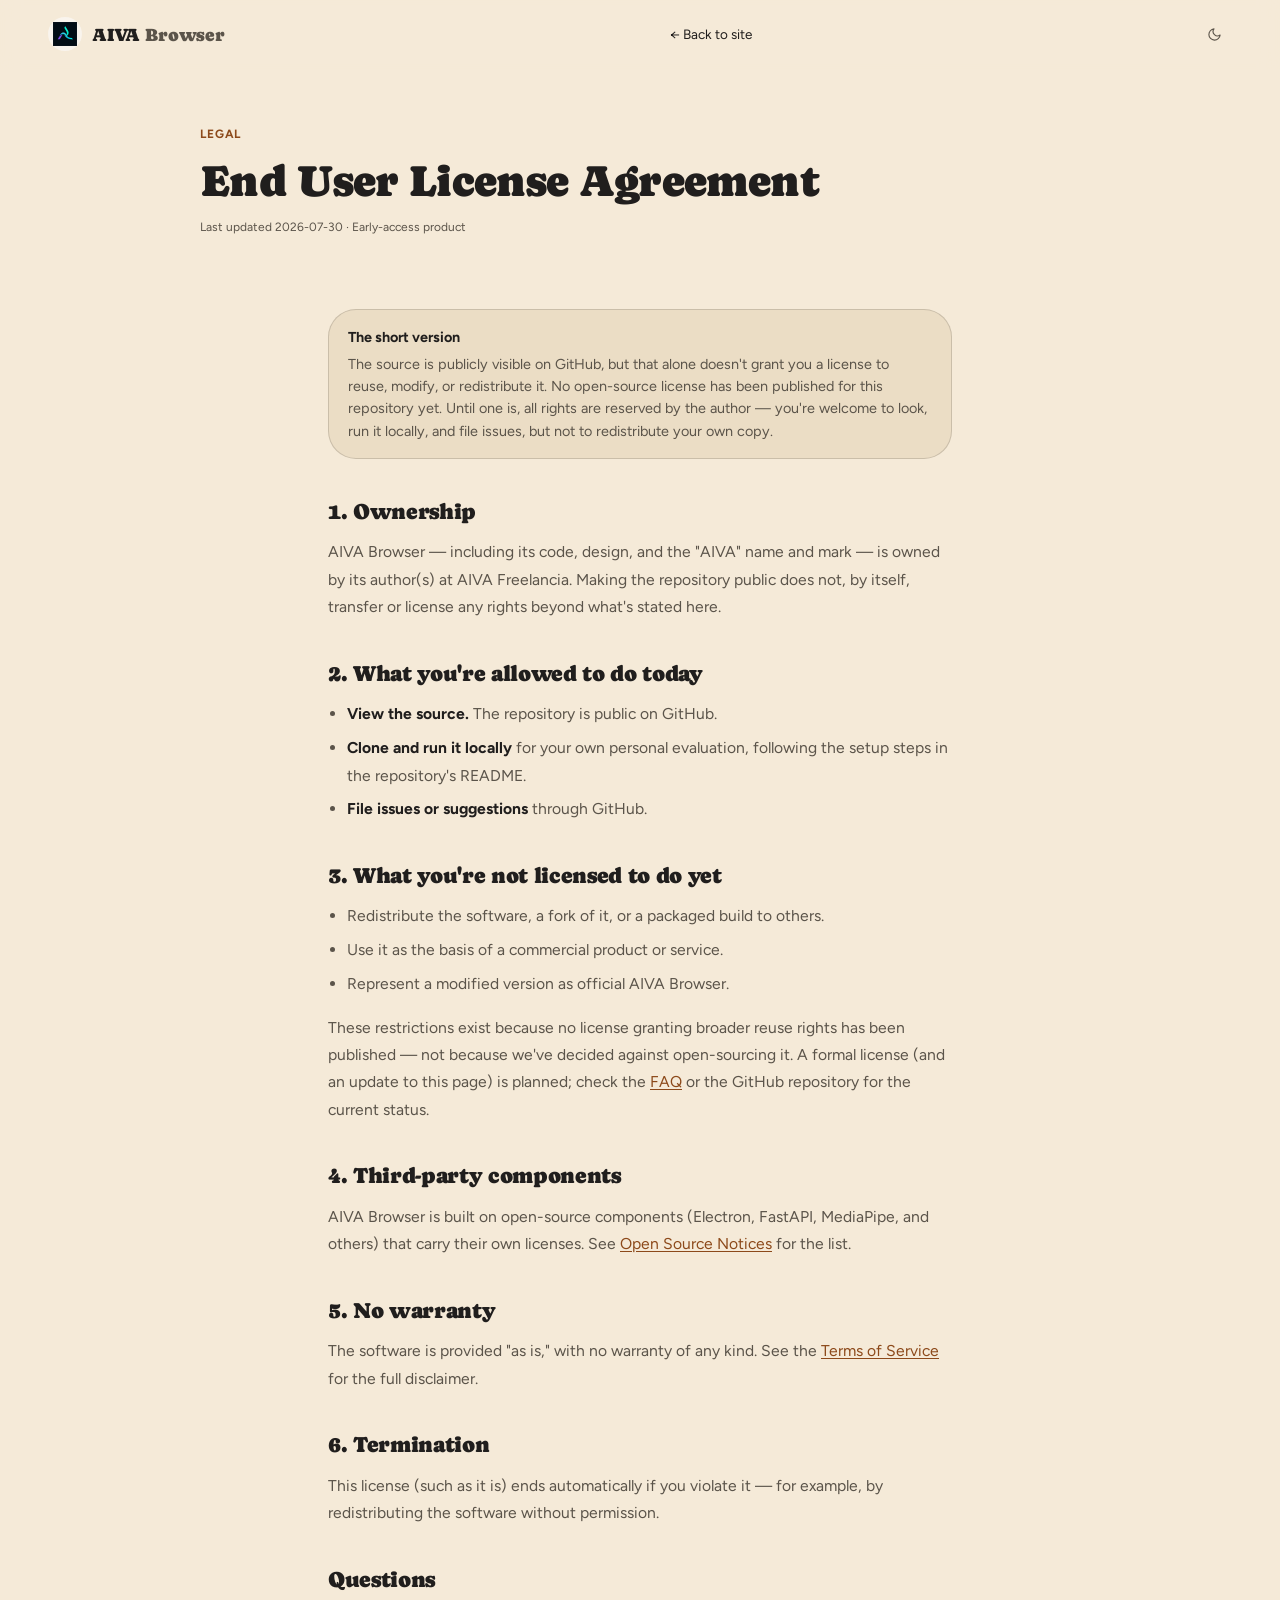
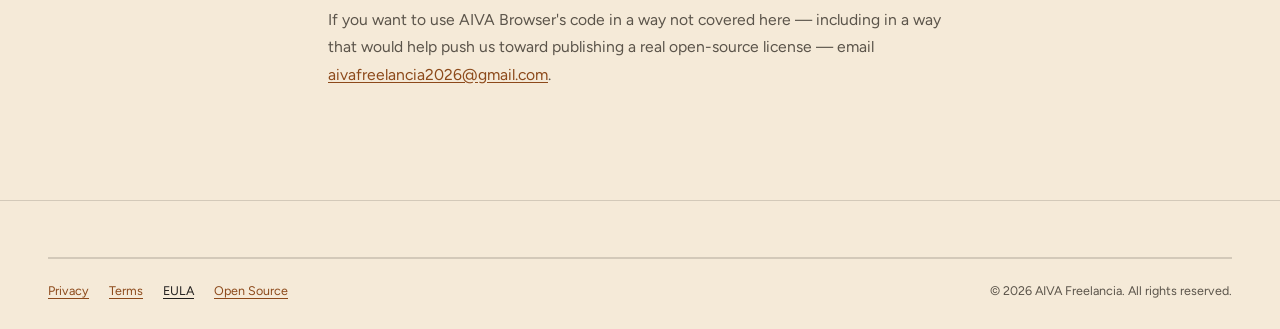
==== commit beca32fb: "Add dark mode back, plus a subtle jiggle on the tool-chip pills Dark is an alternate palette on the " ====
--- a/eula.html
+++ b/eula.html
@@ -1,5 +1,5 @@
 <!DOCTYPE html>
-<html lang="en">
+<html lang="en" data-theme="light">
 <head>
 <meta charset="UTF-8" />
 <meta name="viewport" content="width=device-width, initial-scale=1.0" />
@@ -7,7 +7,16 @@
 <meta name="description" content="End-user license terms for AIVA Browser, including the current status of the source code's license." />
 <link rel="canonical" href="https://browser.aivafreelancia.in/eula.html" />
 <link rel="icon" href="assets/favicon-64.png" />
-<meta name="theme-color" content="#f5ead8" />
+<meta name="theme-color" content="#f5ead8" media="(prefers-color-scheme: light)" />
+<meta name="theme-color" content="#1a1410" media="(prefers-color-scheme: dark)" />
+<meta name="theme-color" content="#f5ead8" id="themeColorMeta" />
+<script>
+  (function () {
+    var saved = localStorage.getItem('aiva-theme');
+    var theme = saved || (window.matchMedia && window.matchMedia('(prefers-color-scheme: dark)').matches ? 'dark' : 'light');
+    document.documentElement.setAttribute('data-theme', theme);
+  })();
+</script>
 <link rel="preconnect" href="https://fonts.googleapis.com">
 <link rel="preconnect" href="https://fonts.gstatic.com" crossorigin>
 <link rel="preload" as="style" href="https://fonts.googleapis.com/css2?family=Caprasimo&family=Figtree:wght@400;600;700&display=swap" />
@@ -26,6 +35,10 @@
       <span class="brand-name">AIVA <em>Browser</em></span>
     </a>
     <a href="index.html" class="back-link">← Back to site</a>
+    <button id="themeToggle" class="theme-toggle" aria-label="Switch to dark theme">
+      <svg class="icon-sun" width="16" height="16" viewBox="0 0 24 24" fill="none" stroke="currentColor" stroke-width="1.8" stroke-linecap="round" stroke-linejoin="round" aria-hidden="true"><circle cx="12" cy="12" r="4" /><line x1="12" y1="2" x2="12" y2="4" /><line x1="12" y1="20" x2="12" y2="22" /><line x1="4.22" y1="4.22" x2="5.64" y2="5.64" /><line x1="18.36" y1="18.36" x2="19.78" y2="19.78" /><line x1="2" y1="12" x2="4" y2="12" /><line x1="20" y1="12" x2="22" y2="12" /><line x1="4.22" y1="19.78" x2="5.64" y2="18.36" /><line x1="18.36" y1="5.64" x2="19.78" y2="4.22" /></svg>
+      <svg class="icon-moon" width="15" height="15" viewBox="0 0 24 24" fill="none" stroke="currentColor" stroke-width="1.8" stroke-linecap="round" stroke-linejoin="round" aria-hidden="true"><path d="M21 12.79A9 9 0 1 1 11.21 3 7 7 0 0 0 21 12.79z" /></svg>
+    </button>
   </nav>
 </header>
 
--- a/styles.css
+++ b/styles.css
@@ -12,6 +12,10 @@
   --color-accent: #c67139;
   --color-accent-2: #7a8a5e;
   --color-muted: #5b544a; /* tuned for >=4.5:1 against --color-bg and --color-surface */
+  --color-on-accent: #f8f2e7; /* fixed text color for solid accent-700 backgrounds, both themes */
+  --color-accent-text: #8c491a; /* theme-aware: accent used as foreground text (links, eyebrows) */
+  --color-accent-2-text: #56633f; /* theme-aware: olive used as foreground text */
+  --color-neutral-text: #645c50; /* theme-aware: neutral used as foreground text (was neutral-600, bumped for contrast) */
   --color-divider: color-mix(in srgb, #201e1d 16%, transparent);
 
   --color-neutral-100: #f9f4ed;
@@ -68,6 +72,24 @@
   --shadow-lg: 0 12px 32px color-mix(in srgb, #2e2b25 22%, transparent);
 
   --space-section: clamp(4rem, 8vw, 6.5rem);
+}
+
+/* ── Dark theme ─────────────────────────────────────────────────
+   Light/"Organic" cream is the primary brand look; dark is an
+   alternate for low-light reading, not a second design language —
+   only the tokens below change. */
+html[data-theme="dark"] {
+  --color-bg: #1a1410;
+  --color-surface: #251d16;
+  --color-text: #f3e8d8;
+  --color-muted: #b8a898;
+  --color-divider: color-mix(in srgb, #f3e8d8 14%, transparent);
+  --color-accent-text: #f6a06b;
+  --color-accent-2-text: #aebf92;
+  --color-neutral-text: #b8a898;
+  --shadow-sm: 0 1px 2px rgba(0, 0, 0, 0.35);
+  --shadow-md: 0 3px 12px rgba(0, 0, 0, 0.45);
+  --shadow-lg: 0 14px 36px rgba(0, 0, 0, 0.55);
 }
 
 * { box-sizing: border-box; margin: 0; padding: 0; }
@@ -101,7 +123,7 @@
 
 p { color: var(--color-muted); }
 
-a { color: var(--color-accent-700); text-underline-offset: 3px; }
+a { color: var(--color-accent-text); text-underline-offset: 3px; }
 a.plain { color: inherit; text-decoration: none; }
 
 img { max-width: 100%; display: block; }
@@ -118,8 +140,8 @@
   top: -100px;
   left: 12px;
   z-index: 1000;
-  background: var(--color-accent);
-  color: var(--color-bg);
+  background: var(--color-accent-700);
+  color: var(--color-on-accent);
   padding: 10px 16px;
   border-radius: var(--radius-md);
   font-weight: 600;
@@ -149,18 +171,18 @@
 .tag-accent { background: var(--color-accent-100); color: var(--color-accent-800); }
 .tag-accent-2 { background: var(--color-accent-2-100); color: var(--color-accent-2-800); }
 .tag-neutral { background: var(--color-neutral-200); color: var(--color-neutral-800); }
-.tag-outline { border: 1px solid var(--color-accent-700); color: var(--color-accent-700); background: transparent; }
+.tag-outline { border: 1px solid var(--color-accent-text); color: var(--color-accent-text); background: transparent; }
 .tag-mono { font-family: var(--font-mono); font-weight: 400; }
 
 .eyebrow {
   font-family: var(--font-body); font-weight: 700;
   letter-spacing: 0.07em; text-transform: uppercase; font-size: 12px;
-  color: var(--color-accent-700); margin-bottom: var(--space-3);
+  color: var(--color-accent-text); margin-bottom: var(--space-3);
 }
 .eyebrow-center { text-align: center; }
 
 .section-title { font-size: clamp(1.9rem, 3.6vw, 2.4rem); letter-spacing: -0.015em; }
-.section-title em { font-style: normal; color: var(--color-accent-700); }
+.section-title em { font-style: normal; color: var(--color-accent-text); }
 
 .section-lede { color: var(--color-muted); max-width: 30rem; font-size: 1rem; line-height: 1.75; }
 
@@ -186,7 +208,7 @@
   opacity: 0.45; cursor: not-allowed; pointer-events: none; transform: none;
 }
 
-.btn-primary { background: var(--color-accent-700); color: var(--color-bg); }
+.btn-primary { background: var(--color-accent-700); color: var(--color-on-accent); }
 .btn-primary:hover { background: var(--color-accent-800); }
 .btn-primary:active { background: var(--color-accent-900); }
 
@@ -210,7 +232,7 @@
 .elev-md { box-shadow: var(--shadow-md); }
 .elev-lg { box-shadow: var(--shadow-lg); }
 
-.card-kicker { font-family: var(--font-body); font-size: 10.5px; font-weight: 700; letter-spacing: 0.1em; text-transform: uppercase; color: var(--color-accent-700); }
+.card-kicker { font-family: var(--font-body); font-size: 10.5px; font-weight: 700; letter-spacing: 0.1em; text-transform: uppercase; color: var(--color-accent-text); }
 .card-title { font-family: var(--font-heading); font-weight: 400; font-size: 18px; line-height: 1.2; margin: 0; }
 .card-body { margin: 0; font-size: 14px; color: var(--color-muted); line-height: 1.6; }
 .card-icon {
@@ -255,7 +277,7 @@
 
 .nav-links { display: flex; align-items: center; gap: 28px; font-size: 14px; }
 .nav-links a { color: inherit; text-decoration: none; }
-.nav-links a:hover { color: var(--color-accent-700); }
+.nav-links a:hover { color: var(--color-accent-text); }
 
 .nav-hamburger {
   display: none;
@@ -268,6 +290,47 @@
   cursor: pointer;
 }
 .nav-hamburger:hover { background: color-mix(in srgb, var(--color-text) 7%, transparent); }
+
+/* ── Theme toggle ───────────────────────────────────────────────── */
+
+.theme-toggle {
+  display: inline-flex;
+  align-items: center; justify-content: center;
+  width: 34px; height: 34px;
+  border-radius: 50%;
+  background: transparent;
+  border: none;
+  color: var(--color-muted);
+  cursor: pointer;
+  transition: color 0.15s, background 0.15s;
+}
+.theme-toggle:hover { color: var(--color-text); background: color-mix(in srgb, var(--color-text) 7%, transparent); }
+
+.theme-toggle-mobile {
+  margin-top: 2px;
+  display: flex; align-items: center; gap: 10px;
+  padding: 12px 14px;
+  border-radius: var(--radius-md);
+  font-size: 0.95rem;
+  color: var(--color-text);
+  background: none;
+  border: none;
+  width: 100%;
+  text-align: left;
+  cursor: pointer;
+}
+.theme-toggle-mobile:hover { background: color-mix(in srgb, var(--color-text) 7%, transparent); }
+
+/* icon-sun shows in dark mode (click to switch to light); icon-moon shows in light mode */
+.icon-sun { display: none; }
+.icon-moon { display: inline-flex; }
+[data-theme="dark"] .icon-sun { display: inline-flex; }
+[data-theme="dark"] .icon-moon { display: none; }
+
+.theme-toggle-mobile .toggle-label { display: none; }
+.theme-toggle-mobile .moon-label { display: inline; }
+[data-theme="dark"] .theme-toggle-mobile .sun-label { display: inline; }
+[data-theme="dark"] .theme-toggle-mobile .moon-label { display: none; }
 
 .mobile-drawer {
   display: none;
@@ -288,7 +351,7 @@
 .mobile-cta {
   margin-top: 6px;
   display: flex; align-items: center; justify-content: center; gap: 8px;
-  background: var(--color-accent) !important; color: var(--color-bg) !important;
+  background: var(--color-accent-700) !important; color: var(--color-on-accent) !important;
   font-family: var(--font-heading); font-weight: 400;
   border-radius: 999px !important;
 }
@@ -354,7 +417,7 @@
 @keyframes pulse { 0%, 100% { opacity: 0.35; } 50% { opacity: 1; } }
 
 .hero-title { font-size: clamp(2.4rem, 5vw, 3.75rem); margin-bottom: 24px; }
-.hero-title .accent-text { color: var(--color-accent-700); }
+.hero-title .accent-text { color: var(--color-accent-text); }
 
 .hero-sub {
   font-size: 17px; line-height: 1.7; max-width: 480px; margin-bottom: 32px;
@@ -443,15 +506,15 @@
 .step-num {
   width: 40px; height: 40px;
   border-radius: 50%;
-  border: 1.5px solid var(--step-color, var(--color-accent-700));
+  border: 1.5px solid var(--step-color, var(--color-accent-text));
   display: flex; align-items: center; justify-content: center;
   font-size: 13px; font-family: var(--font-heading);
-  color: var(--step-color, var(--color-accent-700));
+  color: var(--step-color, var(--color-accent-text));
   background: var(--color-bg);
   margin: 0 auto 22px;
   position: relative; z-index: 1;
 }
-.step h3 { font-size: 18px; color: var(--step-color, var(--color-accent-700)); margin-bottom: 8px; }
+.step h3 { font-size: 18px; color: var(--step-color, var(--color-accent-text)); margin-bottom: 8px; }
 .step p { font-size: 14px; color: var(--color-muted); }
 
 @media (max-width: 860px) {
@@ -470,6 +533,24 @@
 @media (max-width: 700px) { .feature-bento { grid-template-columns: 1fr; } }
 
 .tool-chips { display: flex; flex-wrap: wrap; gap: 8px; margin-top: 4px; }
+
+/* Small continuous wobble on the tool-chip pills — an iOS-"jiggle-mode"-style
+   ambient effect, scaled way down and staggered per chip so they don't move
+   in sync. Purely decorative; respects prefers-reduced-motion globally. */
+@keyframes chip-jiggle {
+  0%, 100% { transform: rotate(0deg); }
+  25% { transform: rotate(-2deg); }
+  75% { transform: rotate(2deg); }
+}
+.tool-chips .tag {
+  display: inline-flex;
+  animation: chip-jiggle 1.6s ease-in-out infinite;
+  transform-origin: 50% 100%;
+}
+.tool-chips .tag:nth-child(1) { animation-delay: 0s; }
+.tool-chips .tag:nth-child(2) { animation-delay: 0.18s; }
+.tool-chips .tag:nth-child(3) { animation-delay: 0.36s; }
+.tool-chips .tag:nth-child(4) { animation-delay: 0.54s; }
 
 /* ── Security ───────────────────────────────────────────────────── */
 
@@ -505,7 +586,7 @@
   border-radius: 999px;
 }
 .badge-inline-live { color: var(--color-accent-800); background: var(--color-accent-100); }
-.badge-inline-soft { color: var(--color-accent-700); border: 1px solid var(--color-accent-700); }
+.badge-inline-soft { color: var(--color-accent-text); border: 1px solid var(--color-accent-text); }
 .badge-inline-planned { color: var(--color-neutral-800); background: var(--color-neutral-200); }
 
 .terminal-card { padding: 0; overflow: hidden; }
@@ -535,9 +616,9 @@
 .demo-pending { display: flex; flex-direction: column; align-items: center; gap: 12px; }
 .demo-pending-icon {
   width: 38px; height: 38px; border-radius: 50%;
-  border: 1.5px solid var(--color-accent);
+  border: 1.5px solid var(--color-accent-text);
   display: flex; align-items: center; justify-content: center;
-  color: var(--color-accent);
+  color: var(--color-accent-text);
 }
 .demo-pending h3 { font-size: 20px; }
 .demo-pending p { font-size: 14.5px; color: var(--color-muted); max-width: 560px; }
@@ -557,9 +638,9 @@
   padding-bottom: 14px; margin-bottom: 14px;
   border-bottom: 1px solid var(--color-divider);
   font-size: 12px; letter-spacing: 0.06em; font-weight: 700; text-transform: uppercase;
-  color: var(--col-color, var(--color-accent-700));
-}
-.status-col-dot { width: 7px; height: 7px; border-radius: 50%; background: var(--col-color, var(--color-accent-700)); flex-shrink: 0; }
+  color: var(--col-color, var(--color-accent-text));
+}
+.status-col-dot { width: 7px; height: 7px; border-radius: 50%; background: var(--col-color, var(--color-accent-text)); flex-shrink: 0; }
 .status-col ul { list-style: none; }
 .status-col li { font-size: 14.5px; color: var(--color-muted); margin-bottom: 10px; display: flex; gap: 8px; }
 .status-col li::before { content: "—"; opacity: 0.5; flex-shrink: 0; }
@@ -587,7 +668,7 @@
   font-size: 14px;
   transition: border-color 0.2s, color 0.2s;
 }
-.faq-item.open .faq-icon { border-color: var(--color-accent-700); color: var(--color-accent-700); }
+.faq-item.open .faq-icon { border-color: var(--color-accent-text); color: var(--color-accent-text); }
 .faq-answer { overflow: hidden; max-height: 0; transition: max-height 0.35s cubic-bezier(.16,1,.3,1); }
 .faq-item.open .faq-answer { max-height: 300px; }
 .faq-answer-inner { padding: 0 4px 22px; font-size: 14.5px; line-height: 1.75; color: var(--color-muted); }
@@ -616,10 +697,10 @@
 }
 .social-btn:hover { background: color-mix(in srgb, var(--color-text) 7%, transparent); }
 
-.footer-col-title { font-size: 11.5px; letter-spacing: 0.07em; color: var(--color-accent-700); font-weight: 700; margin-bottom: 14px; text-transform: uppercase; }
+.footer-col-title { font-size: 11.5px; letter-spacing: 0.07em; color: var(--color-accent-text); font-weight: 700; margin-bottom: 14px; text-transform: uppercase; }
 .footer-col ul { list-style: none; display: flex; flex-direction: column; gap: 10px; font-size: 14px; }
 .footer-col a { color: var(--color-muted); text-decoration: none; }
-.footer-col a:hover { color: var(--color-accent-700); }
+.footer-col a:hover { color: var(--color-accent-text); }
 
 .footer-bottom {
   display: flex; flex-wrap: wrap; align-items: center; justify-content: space-between;
@@ -645,7 +726,7 @@
 .prose ul, .prose ol { margin: 0 0 1rem 1.2rem; color: var(--color-muted); font-size: 0.98rem; line-height: 1.75; }
 .prose li { margin-bottom: 0.4rem; }
 .prose strong { color: var(--color-text); font-weight: 700; }
-.prose a { color: var(--color-accent-700); text-decoration: underline; text-underline-offset: 2px; }
+.prose a { color: var(--color-accent-text); text-decoration: underline; text-underline-offset: 2px; }
 .prose table { width: 100%; border-collapse: collapse; margin: 1rem 0 1.5rem; font-size: 0.9rem; }
 .prose th, .prose td { text-align: left; padding: 10px 12px; border-bottom: 1px solid var(--color-divider); color: var(--color-muted); }
 .prose th { color: var(--color-text); font-weight: 700; opacity: 1; }
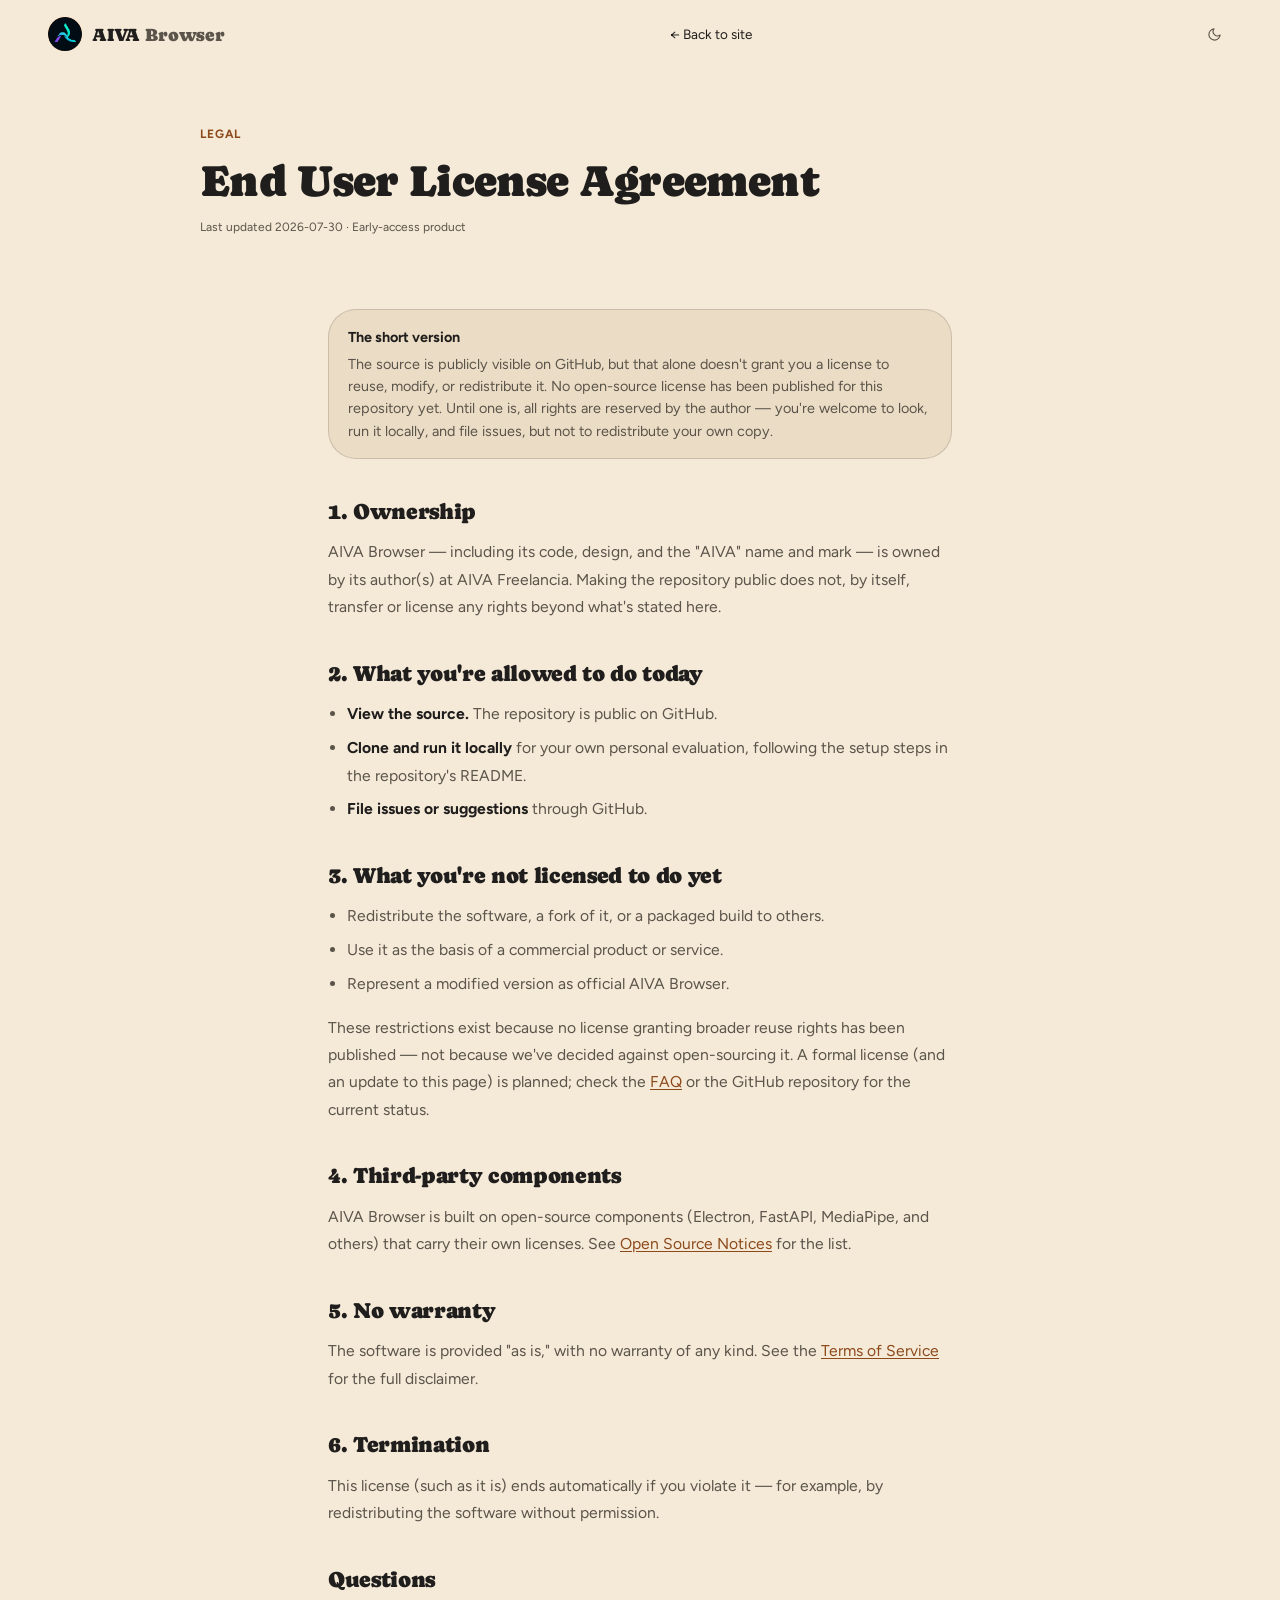
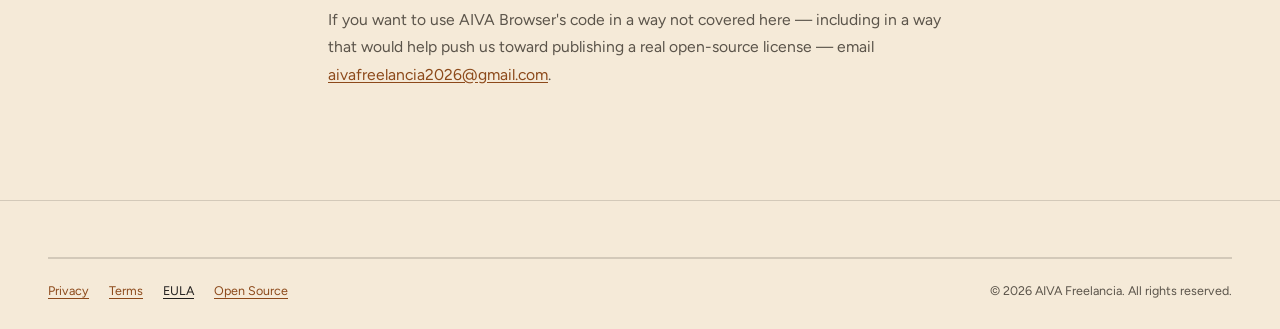
==== commit fb6e79e7: "Swap nav/footer logo for the pre-composited circular mark Uses the higher-res of the two provided fi" ====
--- a/eula.html
+++ b/eula.html
@@ -31,7 +31,7 @@
 <header class="site-header">
   <nav class="nav-pill" aria-label="Primary">
     <a href="index.html" class="nav-brand plain" aria-label="AIVA Browser home">
-      <span class="brand-mark" style="background:var(--color-neutral-100); padding:5px;"><img src="assets/aiva-logo-small.png" alt="" width="24" height="24" loading="lazy" /></span>
+      <span class="brand-mark"><img src="assets/aiva-logo-circle.png" alt="" width="24" height="24" loading="lazy" /></span>
       <span class="brand-name">AIVA <em>Browser</em></span>
     </a>
     <a href="index.html" class="back-link">← Back to site</a>
--- a/styles.css
+++ b/styles.css
@@ -438,6 +438,26 @@
   box-shadow: var(--shadow-lg);
   background: var(--color-surface);
   border: 1px solid var(--color-divider);
+  animation: hero-float 6s linear infinite;
+  animation-delay: 0.7s; /* let the .reveal scroll-in transition (0.6s) finish first, so the two don't fight over transform */
+}
+/* Gentle continuous bob on the hero visual — small, slow, never distracting.
+   Easing is baked into the keyframe spacing itself (a sine curve sampled
+   every 10%) with linear overall timing, not ease-in-out on a single 0/50/100
+   split — that combination decelerates into and out of the same value at the
+   loop seam, which reads as a stutter/pause rather than smooth motion. */
+@keyframes hero-float {
+  0%   { transform: translateY(0); }
+  10%  { transform: translateY(-1px); }
+  20%  { transform: translateY(-3.5px); }
+  30%  { transform: translateY(-6.5px); }
+  40%  { transform: translateY(-9px); }
+  50%  { transform: translateY(-10px); }
+  60%  { transform: translateY(-9px); }
+  70%  { transform: translateY(-6.5px); }
+  80%  { transform: translateY(-3.5px); }
+  90%  { transform: translateY(-1px); }
+  100% { transform: translateY(0); }
 }
 
 .bm-chrome {
